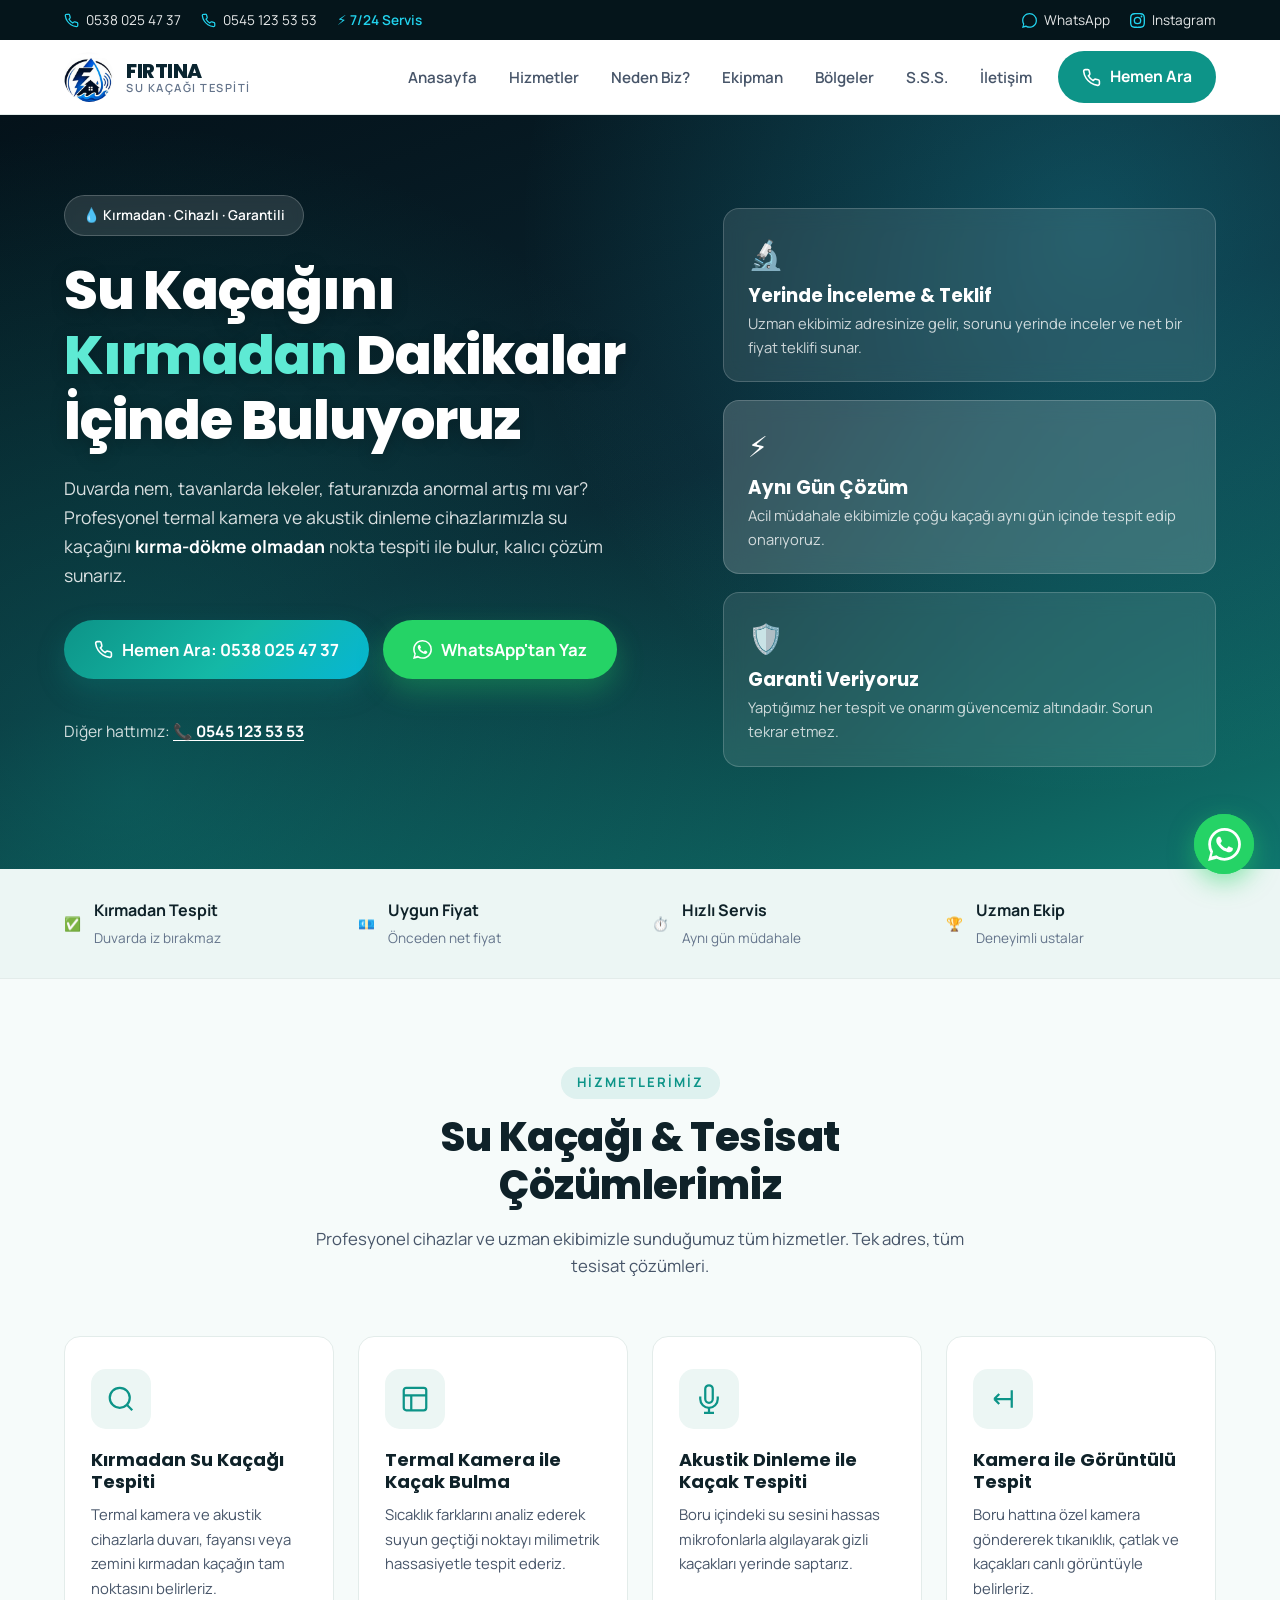
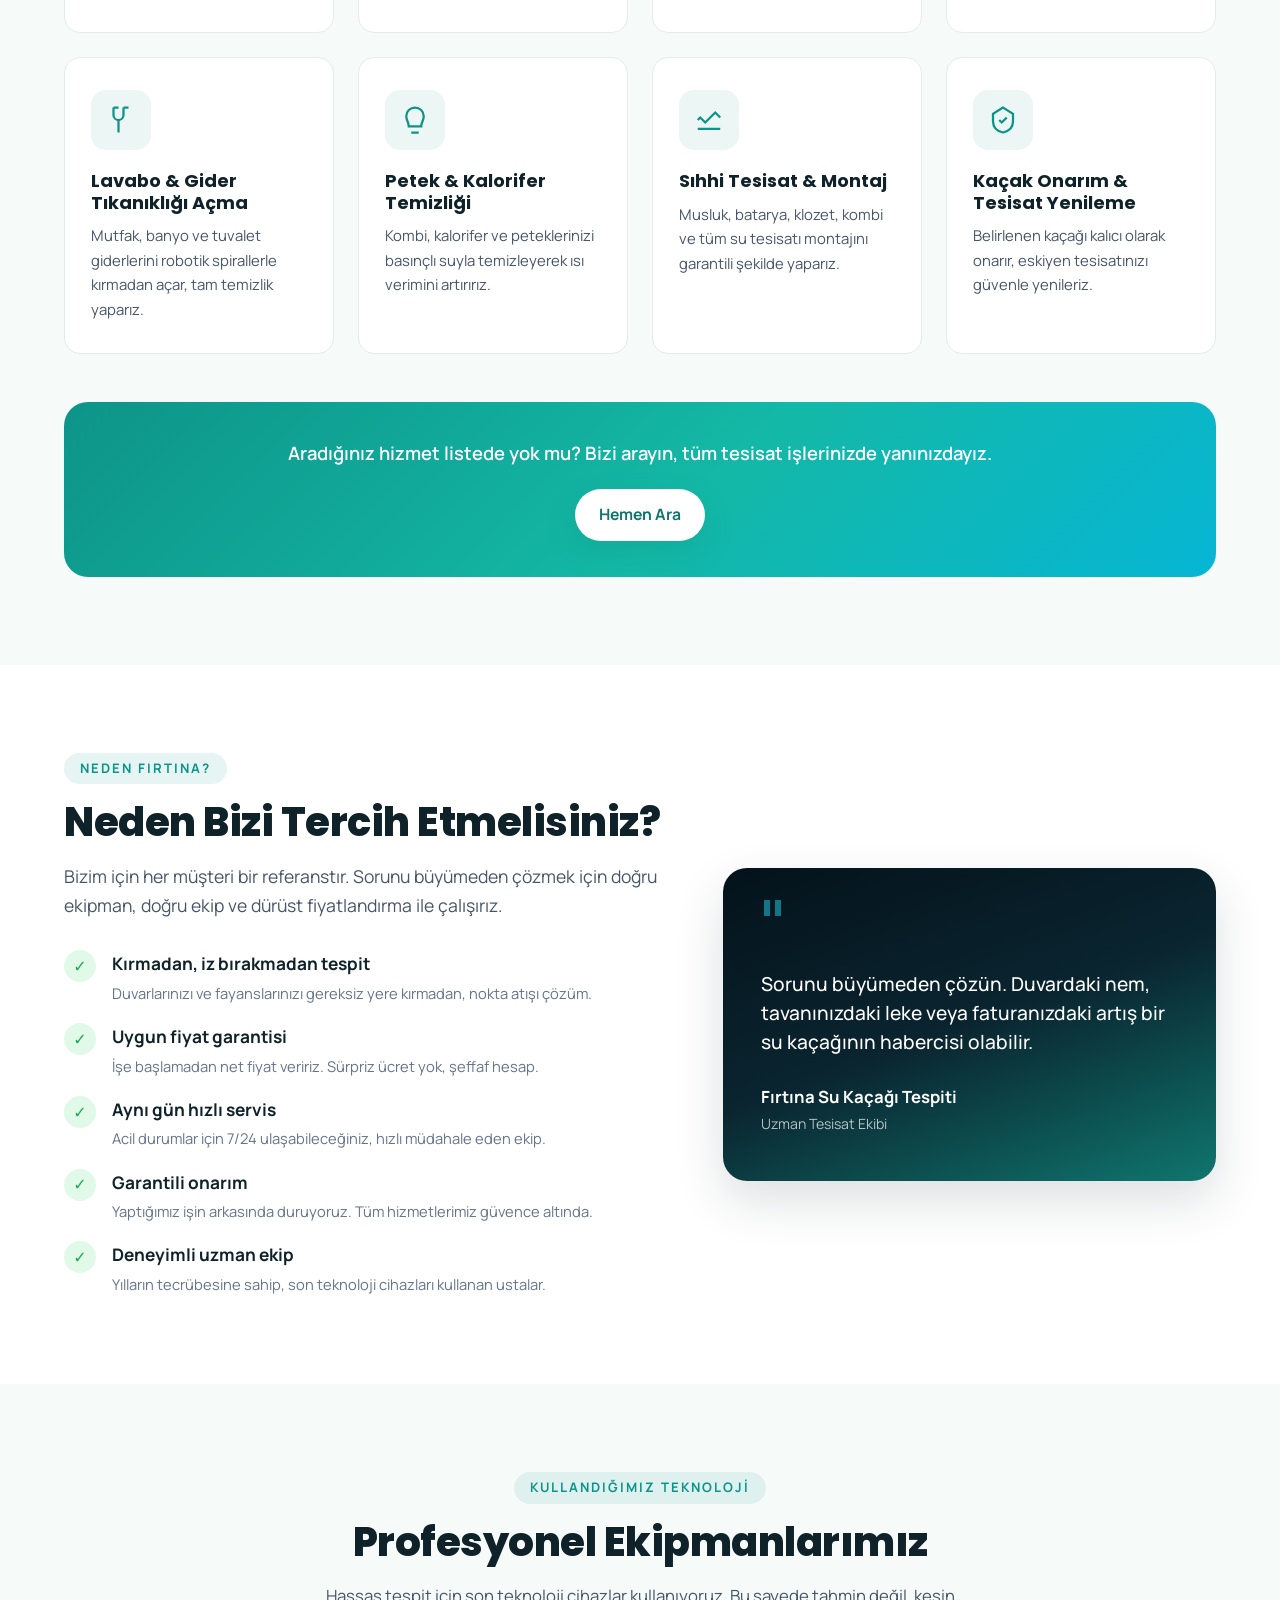
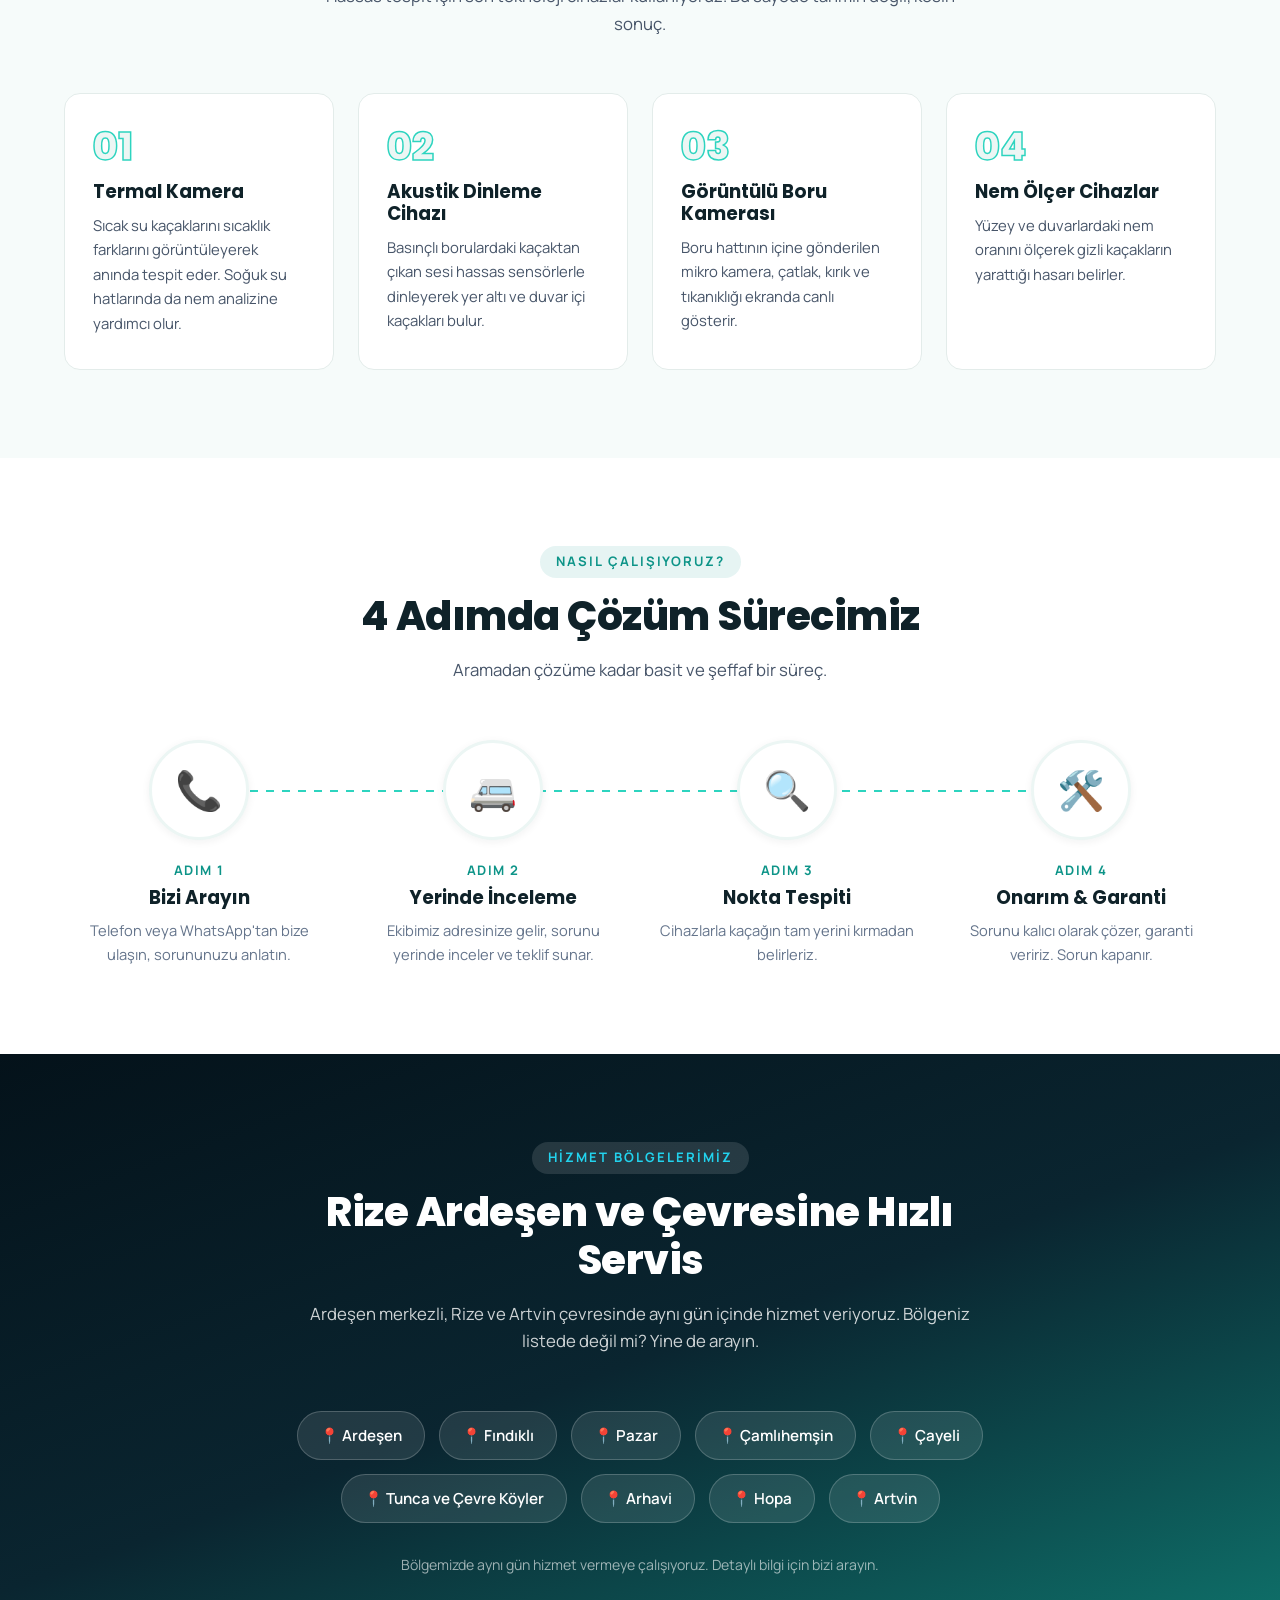
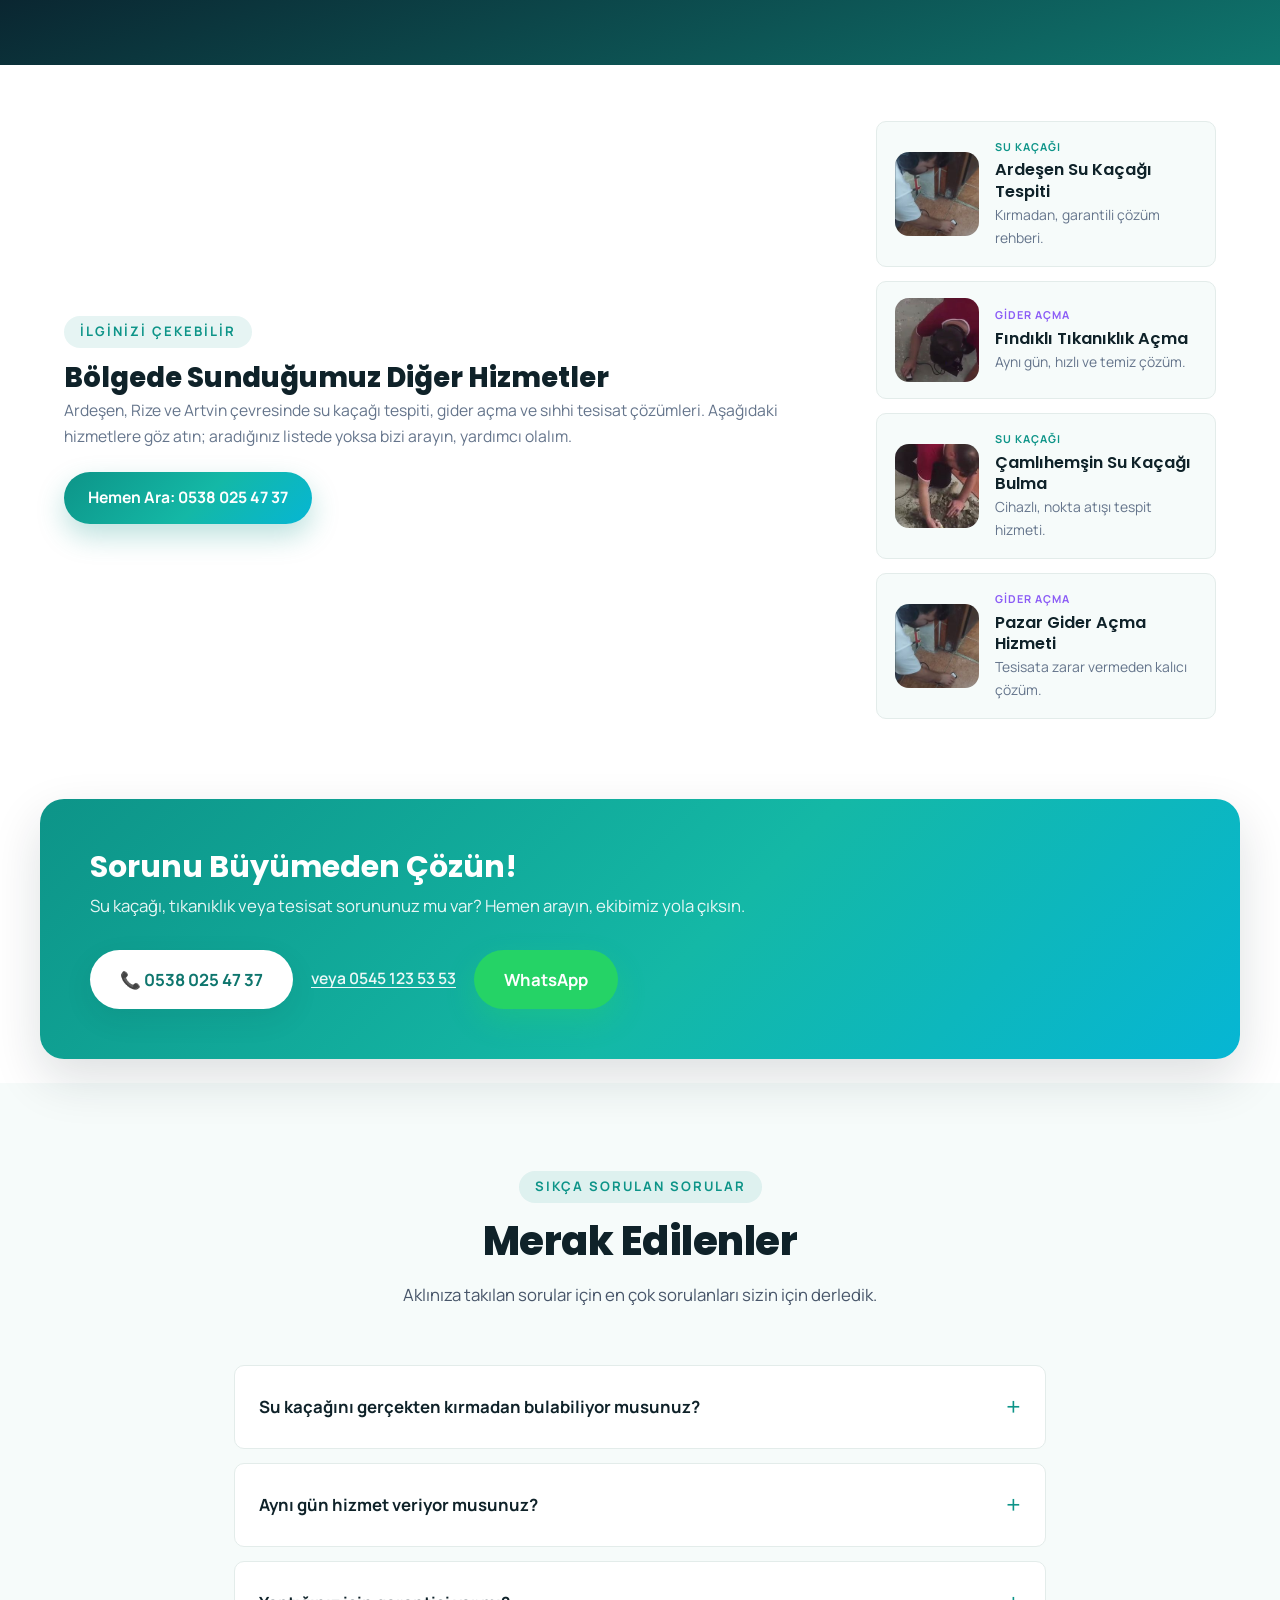
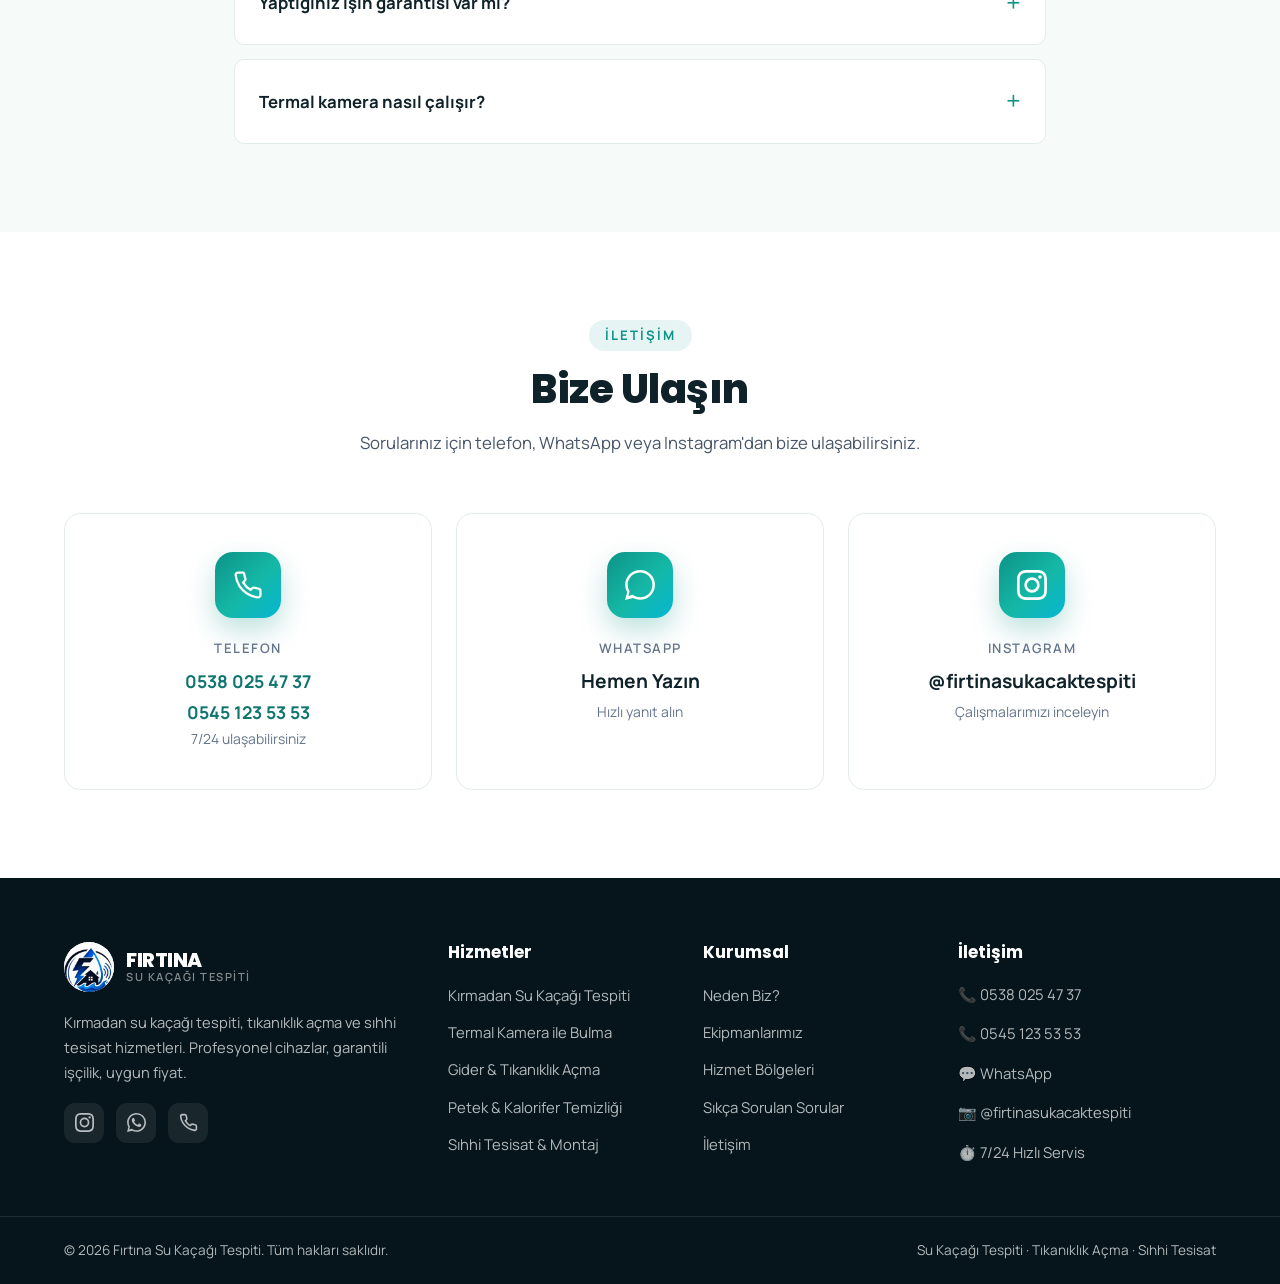
==== index.html @ 00f85710 "Initial commit" ====
<!DOCTYPE html>
<html lang="tr">
<head>
    <meta charset="UTF-8">
    <meta name="viewport" content="width=device-width, initial-scale=1.0">
    <meta name="description" content="Fırtına Su Kaçağı Tespiti - Kırmadan su kaçağı bulma, termal kamera ile kaçak tespiti, tıkanıklık açma ve sıhhi tesisat hizmetleri. Hızlı, garantili ve uygun fiyatlı çözüm.">
    <meta name="keywords" content="su kaçağı tespiti, kırmadan su kaçağı bulma, termal kamera, tıkanıklık açma, sıhhi tesisat, su tesisatçısı">
    <meta name="author" content="Fırtına Su Kaçağı Tespiti">
    <meta property="og:title" content="Fırtına Su Kaçağı Tespiti ve Tesisat Hizmetleri">
    <meta property="og:description" content="Kırmadan, cihazlarla su kaçağı tespiti. Garantili ve hızlı çözüm.">
    <meta property="og:type" content="website">
    <title>Fırtına Su Kaçağı Tespiti | Kırmadan Kaçak Bulma ve Tesisat Hizmetleri</title>
    <link rel="preconnect" href="https://fonts.googleapis.com">
    <link rel="preconnect" href="https://fonts.gstatic.com" crossorigin>
    <link href="https://fonts.googleapis.com/css2?family=Manrope:wght@400;500;600;700;800&family=Poppins:wght@600;700;800&display=swap" rel="stylesheet">
    <link rel="stylesheet" href="css/style.css">
    <link rel="icon" type="image/svg+xml" href="data:image/svg+xml,%3Csvg xmlns='http://www.w3.org/2000/svg' viewBox='0 0 100 100'%3E%3Ctext y='.9em' font-size='90'%3E%F0%9F%92%A7%3C/text%3E%3C/svg%3E">
</head>
<body>

    <!-- ============ ÜST BİLGİ ŞERİDİ ============ -->
    <div class="top-bar">
        <div class="container top-bar__inner">
            <div class="top-bar__left">
                <span class="top-bar__item">
                    <svg viewBox="0 0 24 24" fill="none" stroke="currentColor" stroke-width="2"><path d="M22 16.92v3a2 2 0 0 1-2.18 2 19.79 19.79 0 0 1-8.63-3.07 19.5 19.5 0 0 1-6-6 19.79 19.79 0 0 1-3.07-8.67A2 2 0 0 1 4.11 2h3a2 2 0 0 1 2 1.72c.13.96.36 1.9.7 2.81a2 2 0 0 1-.45 2.11L8.09 9.91a16 16 0 0 0 6 6l1.27-1.27a2 2 0 0 1 2.11-.45c.91.34 1.85.57 2.81.7A2 2 0 0 1 22 16.92z"/></svg>
                    <a href="tel:+905380254737">0538 025 47 37</a>
                </span>
                <span class="top-bar__item">
                    <svg viewBox="0 0 24 24" fill="none" stroke="currentColor" stroke-width="2"><path d="M22 16.92v3a2 2 0 0 1-2.18 2 19.79 19.79 0 0 1-8.63-3.07 19.5 19.5 0 0 1-6-6 19.79 19.79 0 0 1-3.07-8.67A2 2 0 0 1 4.11 2h3a2 2 0 0 1 2 1.72c.13.96.36 1.9.7 2.81a2 2 0 0 1-.45 2.11L8.09 9.91a16 16 0 0 0 6 6l1.27-1.27a2 2 0 0 1 2.11-.45c.91.34 1.85.57 2.81.7A2 2 0 0 1 22 16.92z"/></svg>
                    <a href="tel:+905451235353">0545 123 53 53</a>
                </span>
                <span class="top-bar__item top-bar__item--hide-mobile top-bar__item--accent">⚡ 7/24 Servis</span>
            </div>
            <div class="top-bar__right">
                <a href="https://wa.me/905380254737" target="_blank" rel="noopener" class="top-bar__item">
                    <svg viewBox="0 0 24 24" fill="currentColor"><path d="M.057 24l1.687-6.163a11.867 11.867 0 0 1-1.587-5.946C.16 5.335 5.495 0 12.05 0a11.817 11.817 0 0 1 8.413 3.488 11.824 11.824 0 0 1 3.48 8.414c-.003 6.557-5.338 11.892-11.893 11.892a11.9 11.9 0 0 1-5.688-1.448L.057 24zm6.597-3.807c1.676.995 3.276 1.591 5.392 1.592 5.448 0 9.886-4.434 9.889-9.885.002-5.462-4.415-9.89-9.881-9.892-5.452 0-9.887 4.434-9.889 9.884a9.86 9.86 0 0 0 1.512 5.26l-.999 3.648 3.476-.911z"/></svg>
                    WhatsApp
                </a>
                <a href="https://www.instagram.com/firtinasukacaktespiti" target="_blank" rel="noopener" class="top-bar__item">
                    <svg viewBox="0 0 24 24" fill="currentColor"><path d="M12 2.163c3.204 0 3.584.012 4.85.07 3.252.148 4.771 1.691 4.919 4.919.058 1.265.069 1.645.069 4.849 0 3.205-.012 3.584-.069 4.849-.149 3.225-1.664 4.771-4.919 4.919-1.266.058-1.644.07-4.85.07-3.204 0-3.584-.012-4.849-.07-3.26-.149-4.771-1.699-4.919-4.92-.058-1.265-.07-1.644-.07-4.849 0-3.204.013-3.583.07-4.849.149-3.227 1.664-4.771 4.919-4.919 1.266-.057 1.645-.069 4.849-.069zm0-2.163c-3.259 0-3.667.014-4.947.072-4.358.2-6.78 2.618-6.98 6.98C.014 8.333 0 8.741 0 12c0 3.259.014 3.668.072 4.948.2 4.358 2.618 6.78 6.98 6.98C8.333 23.986 8.741 24 12 24c3.259 0 3.668-.014 4.948-.072 4.354-.2 6.782-2.618 6.979-6.98.059-1.28.073-1.689.073-4.948 0-3.259-.014-3.667-.072-4.947-.196-4.354-2.617-6.78-6.979-6.98C15.668.014 15.259 0 12 0zm0 5.838a6.162 6.162 0 1 0 0 12.324 6.162 6.162 0 0 0 0-12.324zM12 16a4 4 0 1 1 0-8 4 4 0 0 1 0 8zm6.406-11.845a1.44 1.44 0 1 0 0 2.881 1.44 1.44 0 0 0 0-2.881z"/></svg>
                    Instagram
                </a>
            </div>
        </div>
    </div>

    <!-- ============ HEADER / NAV ============ -->
    <header class="header" id="header">
        <div class="container header__inner">
            <a href="#hero" class="logo">
                <span class="logo__icon">
                    <img class="logo__img" src="[data-uri]" alt="Firtina Su Kacagi Tespiti logo">
                </span>
                <span class="logo__text">
                    <strong>FIRTINA</strong>
                    <small>Su Kaçağı Tespiti</small>
                </span>
            </a>

            <nav class="nav" id="nav">
                <button class="nav__close" id="navClose" aria-label="Menüyü kapat">&times;</button>
                <a href="#hero" class="nav__link">Anasayfa</a>
                <a href="#hizmetler" class="nav__link">Hizmetler</a>
                <a href="#neden-biz" class="nav__link">Neden Biz?</a>
                <a href="#ekipman" class="nav__link">Ekipman</a>
                <a href="#bolgeler" class="nav__link">Bölgeler</a>
                <a href="#sss" class="nav__link">S.S.S.</a>
                <a href="#iletisim" class="nav__link">İletişim</a>
                <a href="tel:+905380254737" class="btn btn--call nav__cta">
                    <svg viewBox="0 0 24 24" fill="none" stroke="currentColor" stroke-width="2"><path d="M22 16.92v3a2 2 0 0 1-2.18 2 19.79 19.79 0 0 1-8.63-3.07 19.5 19.5 0 0 1-6-6 19.79 19.79 0 0 1-3.07-8.67A2 2 0 0 1 4.11 2h3a2 2 0 0 1 2 1.72c.13.96.36 1.9.7 2.81a2 2 0 0 1-.45 2.11L8.09 9.91a16 16 0 0 0 6 6l1.27-1.27a2 2 0 0 1 2.11-.45c.91.34 1.85.57 2.81.7A2 2 0 0 1 22 16.92z"/></svg>
                    Hemen Ara
                </a>
            </nav>

            <button class="nav__toggle" id="navToggle" aria-label="Menüyü aç">
                <span></span><span></span><span></span>
            </button>
        </div>
    </header>

    <!-- ============ HERO ============ -->
    <section class="hero" id="hero">
        <div class="hero__overlay"></div>
        <div class="container hero__inner">
            <div class="hero__content reveal">
                <span class="hero__badge">💧 Kırmadan · Cihazlı · Garantili</span>
                <h1 class="hero__title">Su Kaçağını <span class="hero__accent">Kırmadan</span> Dakikalar İçinde Buluyoruz</h1>
                <p class="hero__text">
                    Duvarda nem, tavanlarda lekeler, faturanızda anormal artış mı var?
                    Profesyonel termal kamera ve akustik dinleme cihazlarımızla su kaçağını
                    <strong>kırma-dökme olmadan</strong> nokta tespiti ile bulur, kalıcı çözüm sunarız.
                </p>
                <div class="hero__actions">
                    <a href="tel:+905380254737" class="btn btn--primary btn--lg">
                        <svg viewBox="0 0 24 24" fill="none" stroke="currentColor" stroke-width="2"><path d="M22 16.92v3a2 2 0 0 1-2.18 2 19.79 19.79 0 0 1-8.63-3.07 19.5 19.5 0 0 1-6-6 19.79 19.79 0 0 1-3.07-8.67A2 2 0 0 1 4.11 2h3a2 2 0 0 1 2 1.72c.13.96.36 1.9.7 2.81a2 2 0 0 1-.45 2.11L8.09 9.91a16 16 0 0 0 6 6l1.27-1.27a2 2 0 0 1 2.11-.45c.91.34 1.85.57 2.81.7A2 2 0 0 1 22 16.92z"/></svg>
                        Hemen Ara: 0538 025 47 37
                    </a>
                    <a href="https://wa.me/905380254737?text=Merhaba,%20su%20kaçağı%20tespiti%20hakkında%20bilgi%20almak%20istiyorum." target="_blank" rel="noopener" class="btn btn--whatsapp btn--lg">
                        <svg viewBox="0 0 24 24" fill="currentColor"><path d="M.057 24l1.687-6.163a11.867 11.867 0 0 1-1.587-5.946C.16 5.335 5.495 0 12.05 0a11.817 11.817 0 0 1 8.413 3.488 11.824 11.824 0 0 1 3.48 8.414c-.003 6.557-5.338 11.892-11.893 11.892a11.9 11.9 0 0 1-5.688-1.448L.057 24zm6.597-3.807c1.676.995 3.276 1.591 5.392 1.592 5.448 0 9.886-4.434 9.889-9.885.002-5.462-4.415-9.89-9.881-9.892-5.452 0-9.887 4.434-9.889 9.884a9.86 9.86 0 0 0 1.512 5.26l-.999 3.648 3.476-.911zm11.387-5.464c-.074-.124-.272-.198-.57-.347-.297-.149-1.758-.868-2.031-.967-.272-.099-.47-.149-.669.149-.198.297-.768.967-.941 1.165-.173.198-.347.223-.644.074-.297-.149-1.255-.462-2.39-1.475-.883-.788-1.48-1.761-1.653-2.059-.173-.297-.018-.458.13-.606.134-.133.297-.347.446-.521.151-.172.2-.296.3-.495.099-.198.05-.372-.025-.521-.075-.148-.669-1.611-.916-2.206-.242-.579-.487-.501-.669-.51l-.57-.01c-.198 0-.52.074-.792.372s-1.04 1.016-1.04 2.479 1.065 2.876 1.213 3.074c.149.198 2.095 3.2 5.076 4.487.71.306 1.263.489 1.694.626.712.226 1.36.194 1.872.118.571-.085 1.758-.719 2.006-1.413.248-.694.248-1.289.173-1.413z"/></svg>
                        WhatsApp'tan Yaz
                    </a>
                </div>

                <p class="hero__alt-phone">Diğer hattımız: <a href="tel:+905451235353">📞 0545 123 53 53</a></p>

            </div>

            <div class="hero__visual reveal">
                <div class="hero__card">
                    <div class="hero__card-icon">🔬</div>
                    <h3>Yerinde İnceleme &amp; Teklif</h3>
                    <p>Uzman ekibimiz adresinize gelir, sorunu yerinde inceler ve net bir fiyat teklifi sunar.</p>
                </div>
                <div class="hero__card hero__card--accent">
                    <div class="hero__card-icon">⚡</div>
                    <h3>Aynı Gün Çözüm</h3>
                    <p>Acil müdahale ekibimizle çoğu kaçağı aynı gün içinde tespit edip onarıyoruz.</p>
                </div>
                <div class="hero__card">
                    <div class="hero__card-icon">🛡️</div>
                    <h3>Garanti Veriyoruz</h3>
                    <p>Yaptığımız her tespit ve onarım güvencemiz altındadır. Sorun tekrar etmez.</p>
                </div>
            </div>
        </div>
    </section>

    <!-- ============ GÜVEN BANDI ============ -->
    <section class="trust-band">
        <div class="container trust-band__inner">
            <div class="trust-band__item">
                <span class="trust-band__icon">✅</span>
                <div><strong>Kırmadan Tespit</strong><span>Duvarda iz bırakmaz</span></div>
            </div>
            <div class="trust-band__item">
                <span class="trust-band__icon">💶</span>
                <div><strong>Uygun Fiyat</strong><span>Önceden net fiyat</span></div>
            </div>
            <div class="trust-band__item">
                <span class="trust-band__icon">⏱️</span>
                <div><strong>Hızlı Servis</strong><span>Aynı gün müdahale</span></div>
            </div>
            <div class="trust-band__item">
                <span class="trust-band__icon">🏆</span>
                <div><strong>Uzman Ekip</strong><span>Deneyimli ustalar</span></div>
            </div>
        </div>
    </section>

    <!-- ============ HİZMETLER ============ -->
    <section class="section services" id="hizmetler">
        <div class="container">
            <div class="section__head reveal">
                <span class="section__eyebrow">Hizmetlerimiz</span>
                <h2 class="section__title">Su Kaçağı &amp; Tesisat Çözümlerimiz</h2>
                <p class="section__subtitle">Profesyonel cihazlar ve uzman ekibimizle sunduğumuz tüm hizmetler. Tek adres, tüm tesisat çözümleri.</p>
            </div>

            <div class="services__grid">
                <article class="service-card reveal">
                    <div class="service-card__icon">
                        <svg viewBox="0 0 24 24" fill="none" stroke="currentColor" stroke-width="1.8"><circle cx="11" cy="11" r="8"/><path d="M21 21l-4.35-4.35"/></svg>
                    </div>
                    <h3>Kırmadan Su Kaçağı Tespiti</h3>
                    <p>Termal kamera ve akustik cihazlarla duvarı, fayansı veya zemini kırmadan kaçağın tam noktasını belirleriz.</p>
                </article>

                <article class="service-card reveal">
                    <div class="service-card__icon">
                        <svg viewBox="0 0 24 24" fill="none" stroke="currentColor" stroke-width="1.8"><rect x="3" y="3" width="18" height="18" rx="2"/><path d="M3 9h18M9 21V9"/></svg>
                    </div>
                    <h3>Termal Kamera ile Kaçak Bulma</h3>
                    <p>Sıcaklık farklarını analiz ederek suyun geçtiği noktayı milimetrik hassasiyetle tespit ederiz.</p>
                </article>

                <article class="service-card reveal">
                    <div class="service-card__icon">
                        <svg viewBox="0 0 24 24" fill="none" stroke="currentColor" stroke-width="1.8"><path d="M12 1a3 3 0 0 0-3 3v8a3 3 0 0 0 6 0V4a3 3 0 0 0-3-3z"/><path d="M19 10v2a7 7 0 0 1-14 0v-2M12 19v4M8 23h8"/></svg>
                    </div>
                    <h3>Akustik Dinleme ile Kaçak Tespiti</h3>
                    <p>Boru içindeki su sesini hassas mikrofonlarla algılayarak gizli kaçakları yerinde saptarız.</p>
                </article>

                <article class="service-card reveal">
                    <div class="service-card__icon">
                        <svg viewBox="0 0 24 24" fill="none" stroke="currentColor" stroke-width="1.8"><path d="M5 12h14M5 12l4-4M5 12l4 4"/><path d="M19 5v14"/></svg>
                    </div>
                    <h3>Kamera ile Görüntülü Tespit</h3>
                    <p>Boru hattına özel kamera göndererek tıkanıklık, çatlak ve kaçakları canlı görüntüyle belirleriz.</p>
                </article>

                <article class="service-card reveal">
                    <div class="service-card__icon">
                        <svg viewBox="0 0 24 24" fill="none" stroke="currentColor" stroke-width="1.8"><path d="M6 2v6a4 4 0 0 0 4 4h0a4 4 0 0 0 4-4V2"/><path d="M6 2h4M14 2h4M10 12v10"/></svg>
                    </div>
                    <h3>Lavabo &amp; Gider Tıkanıklığı Açma</h3>
                    <p>Mutfak, banyo ve tuvalet giderlerini robotik spirallerle kırmadan açar, tam temizlik yaparız.</p>
                </article>

                <article class="service-card reveal">
                    <div class="service-card__icon">
                        <svg viewBox="0 0 24 24" fill="none" stroke="currentColor" stroke-width="1.8"><path d="M12 2a7 7 0 0 0-7 7c0 3 2 5 2 8h10c0-3 2-5 2-8a7 7 0 0 0-7-7z"/><path d="M9 22h6"/></svg>
                    </div>
                    <h3>Petek &amp; Kalorifer Temizliği</h3>
                    <p>Kombi, kalorifer ve peteklerinizi basınçlı suyla temizleyerek ısı verimini artırırız.</p>
                </article>

                <article class="service-card reveal">
                    <div class="service-card__icon">
                        <svg viewBox="0 0 24 24" fill="none" stroke="currentColor" stroke-width="1.8"><path d="M3 12l2-2 4 4 8-8 4 4"/><path d="M3 19h18"/></svg>
                    </div>
                    <h3>Sıhhi Tesisat &amp; Montaj</h3>
                    <p>Musluk, batarya, klozet, kombi ve tüm su tesisatı montajını garantili şekilde yaparız.</p>
                </article>

                <article class="service-card reveal">
                    <div class="service-card__icon">
                        <svg viewBox="0 0 24 24" fill="none" stroke="currentColor" stroke-width="1.8"><path d="M12 2L4 7v6c0 5 3.5 8 8 9 4.5-1 8-4 8-9V7l-8-5z"/><path d="M9 12l2 2 4-4"/></svg>
                    </div>
                    <h3>Kaçak Onarım &amp; Tesisat Yenileme</h3>
                    <p>Belirlenen kaçağı kalıcı olarak onarır, eskiyen tesisatınızı güvenle yenileriz.</p>
                </article>
            </div>

            <div class="services__cta reveal">
                <p>Aradığınız hizmet listede yok mu? Bizi arayın, tüm tesisat işlerinizde yanınızdayız.</p>
                <a href="tel:+905380254737" class="btn btn--primary">Hemen Ara</a>
            </div>
        </div>
    </section>

    <!-- ============ NEDEN BİZ ============ -->
    <section class="section why" id="neden-biz">
        <div class="container why__inner">
            <div class="why__content reveal">
                <span class="section__eyebrow">Neden Fırtına?</span>
                <h2 class="section__title">Neden Bizi Tercih Etmelisiniz?</h2>
                <p class="why__lead">Bizim için her müşteri bir referanstır. Sorunu büyümeden çözmek için doğru ekipman, doğru ekip ve dürüst fiyatlandırma ile çalışırız.</p>

                <ul class="why__list">
                    <li>
                        <span class="why__check">✓</span>
                        <div><strong>Kırmadan, iz bırakmadan tespit</strong><p>Duvarlarınızı ve fayanslarınızı gereksiz yere kırmadan, nokta atışı çözüm.</p></div>
                    </li>
                    <li>
                        <span class="why__check">✓</span>
                        <div><strong>Uygun fiyat garantisi</strong><p>İşe başlamadan net fiyat veririz. Sürpriz ücret yok, şeffaf hesap.</p></div>
                    </li>
                    <li>
                        <span class="why__check">✓</span>
                        <div><strong>Aynı gün hızlı servis</strong><p>Acil durumlar için 7/24 ulaşabileceğiniz, hızlı müdahale eden ekip.</p></div>
                    </li>
                    <li>
                        <span class="why__check">✓</span>
                        <div><strong>Garantili onarım</strong><p>Yaptığımız işin arkasında duruyoruz. Tüm hizmetlerimiz güvence altında.</p></div>
                    </li>
                    <li>
                        <span class="why__check">✓</span>
                        <div><strong>Deneyimli uzman ekip</strong><p>Yılların tecrübesine sahip, son teknoloji cihazları kullanan ustalar.</p></div>
                    </li>
                </ul>
            </div>

            <div class="why__visual reveal">
                <div class="why__quote">
                    <div class="why__quote-mark">"</div>
                    <p>Sorunu büyümeden çözün. Duvardaki nem, tavanınızdaki leke veya faturanızdaki artış bir su kaçağının habercisi olabilir.</p>
                    <div class="why__quote-author">
                        <strong>Fırtına Su Kaçağı Tespiti</strong>
                        <span>Uzman Tesisat Ekibi</span>
                    </div>
                </div>
            </div>
        </div>
    </section>

    <!-- ============ EKİPMAN ============ -->
    <section class="section equipment" id="ekipman">
        <div class="container">
            <div class="section__head reveal">
                <span class="section__eyebrow">Kullandığımız Teknoloji</span>
                <h2 class="section__title">Profesyonel Ekipmanlarımız</h2>
                <p class="section__subtitle">Hassas tespit için son teknoloji cihazlar kullanıyoruz. Bu sayede tahmin değil, kesin sonuç.</p>
            </div>

            <div class="equipment__grid">
                <div class="equip-card reveal">
                    <div class="equip-card__num">01</div>
                    <h3>Termal Kamera</h3>
                    <p>Sıcak su kaçaklarını sıcaklık farklarını görüntüleyerek anında tespit eder. Soğuk su hatlarında da nem analizine yardımcı olur.</p>
                </div>
                <div class="equip-card reveal">
                    <div class="equip-card__num">02</div>
                    <h3>Akustik Dinleme Cihazı</h3>
                    <p>Basınçlı borulardaki kaçaktan çıkan sesi hassas sensörlerle dinleyerek yer altı ve duvar içi kaçakları bulur.</p>
                </div>
                <div class="equip-card reveal">
                    <div class="equip-card__num">03</div>
                    <h3>Görüntülü Boru Kamerası</h3>
                    <p>Boru hattının içine gönderilen mikro kamera, çatlak, kırık ve tıkanıklığı ekranda canlı gösterir.</p>
                </div>
                <div class="equip-card reveal">
                    <div class="equip-card__num">04</div>
                    <h3>Nem Ölçer Cihazlar</h3>
                    <p>Yüzey ve duvarlardaki nem oranını ölçerek gizli kaçakların yarattığı hasarı belirler.</p>
                </div>
            </div>
        </div>
    </section>

    <!-- ============ SÜREÇ ============ -->
    <section class="section process">
        <div class="container">
            <div class="section__head reveal">
                <span class="section__eyebrow">Nasıl Çalışıyoruz?</span>
                <h2 class="section__title">4 Adımda Çözüm Sürecimiz</h2>
                <p class="section__subtitle">Aramadan çözüme kadar basit ve şeffaf bir süreç.</p>
            </div>

            <div class="process__grid">
                <div class="process__step reveal">
                    <div class="process__icon">📞</div>
                    <span class="process__num">Adım 1</span>
                    <h3>Bizi Arayın</h3>
                    <p>Telefon veya WhatsApp'tan bize ulaşın, sorununuzu anlatın.</p>
                </div>
                <div class="process__step reveal">
                    <div class="process__icon">🚐</div>
                    <span class="process__num">Adım 2</span>
                    <h3>Yerinde İnceleme</h3>
                    <p>Ekibimiz adresinize gelir, sorunu yerinde inceler ve teklif sunar.</p>
                </div>
                <div class="process__step reveal">
                    <div class="process__icon">🔍</div>
                    <span class="process__num">Adım 3</span>
                    <h3>Nokta Tespiti</h3>
                    <p>Cihazlarla kaçağın tam yerini kırmadan belirleriz.</p>
                </div>
                <div class="process__step reveal">
                    <div class="process__icon">🛠️</div>
                    <span class="process__num">Adım 4</span>
                    <h3>Onarım &amp; Garanti</h3>
                    <p>Sorunu kalıcı olarak çözer, garanti veririz. Sorun kapanır.</p>
                </div>
            </div>
        </div>
    </section>

    <!-- ============ BÖLGELER ============ -->
    <section class="section areas" id="bolgeler">
        <div class="container">
            <div class="section__head reveal">
                <span class="section__eyebrow">Hizmet Bölgelerimiz</span>
                <h2 class="section__title">Rize Ardeşen ve Çevresine Hızlı Servis</h2>
                <p class="section__subtitle">Ardeşen merkezli, Rize ve Artvin çevresinde aynı gün içinde hizmet veriyoruz. Bölgeniz listede değil mi? Yine de arayın.</p>
            </div>

            <div class="areas__grid">
                <span class="area-tag reveal">📍 Ardeşen</span>
                <span class="area-tag reveal">📍 Fındıklı</span>
                <span class="area-tag reveal">📍 Pazar</span>
                <span class="area-tag reveal">📍 Çamlıhemşin</span>
                <span class="area-tag reveal">📍 Çayeli</span>
                <span class="area-tag reveal">📍 Tunca ve Çevre Köyler</span>
                <span class="area-tag reveal">📍 Arhavi</span>
                <span class="area-tag reveal">📍 Hopa</span>
                <span class="area-tag reveal">📍 Artvin</span>
            </div>

            <p class="areas__note reveal">Bölgemizde aynı gün hizmet vermeye çalışıyoruz. Detaylı bilgi için bizi arayın.</p>
        </div>
    </section>

    <!-- ============ DİĞER HİZMETLER / İLGİLİ İÇERİK ============ -->
    <section class="section related">
        <div class="container">
            <div class="related__wrap">
                <div class="related__intro reveal">
                    <span class="section__eyebrow">İlginizi Çekebilir</span>
                    <h2 class="related__title">Bölgede Sunduğumuz Diğer Hizmetler</h2>
                    <p class="related__sub">Ardeşen, Rize ve Artvin çevresinde su kaçağı tespiti, gider açma ve sıhhi tesisat çözümleri. Aşağıdaki hizmetlere göz atın; aradığınız listede yoksa bizi arayın, yardımcı olalım.</p>
                    <a href="tel:+905380254737" class="btn btn--primary">Hemen Ara: 0538 025 47 37</a>
                </div>

                <div class="related__grid">
                <a href="#hizmetler" class="related-card reveal">
                    <span class="related-card__thumb"><img class="related-card__img" src="[data-uri]" alt="Tesisat hizmeti" loading="lazy"></span>
                    <span class="related-card__body">
                        <span class="related-card__cat related-card__cat--blue">SU KAÇAĞI</span>
                        <span class="related-card__name">Ardeşen Su Kaçağı Tespiti</span>
                        <span class="related-card__desc">Kırmadan, garantili çözüm rehberi.</span>
                    </span>
                </a>

                <a href="#hizmetler" class="related-card reveal">
                    <span class="related-card__thumb"><img class="related-card__img" src="[data-uri]" alt="Su kacagi tespiti" loading="lazy"></span>
                    <span class="related-card__body">
                        <span class="related-card__cat related-card__cat--purple">GİDER AÇMA</span>
                        <span class="related-card__name">Fındıklı Tıkanıklık Açma</span>
                        <span class="related-card__desc">Aynı gün, hızlı ve temiz çözüm.</span>
                    </span>
                </a>

                <a href="#hizmetler" class="related-card reveal">
                    <span class="related-card__thumb"><img class="related-card__img" src="[data-uri]" alt="Gider acma" loading="lazy"></span>
                    <span class="related-card__body">
                        <span class="related-card__cat related-card__cat--blue">SU KAÇAĞI</span>
                        <span class="related-card__name">Çamlıhemşin Su Kaçağı Bulma</span>
                        <span class="related-card__desc">Cihazlı, nokta atışı tespit hizmeti.</span>
                    </span>
                </a>

                <a href="#hizmetler" class="related-card reveal">
                    <span class="related-card__thumb"><img class="related-card__img" src="[data-uri]" alt="Tesisat hizmeti" loading="lazy"></span>
                    <span class="related-card__body">
                        <span class="related-card__cat related-card__cat--purple">GİDER AÇMA</span>
                        <span class="related-card__name">Pazar Gider Açma Hizmeti</span>
                        <span class="related-card__desc">Tesisata zarar vermeden kalıcı çözüm.</span>
                    </span>
                </a>
                </div>
            </div>
        </div>
    </section>

    <!-- ============ CTA BANNER ============ -->
    <section class="cta-banner">
        <div class="container cta-banner__inner reveal">
            <div class="cta-banner__text">
                <h2>Sorunu Büyümeden Çözün!</h2>
                <p>Su kaçağı, tıkanıklık veya tesisat sorununuz mu var? Hemen arayın, ekibimiz yola çıksın.</p>
            </div>
            <div class="cta-banner__actions">
                <a href="tel:+905380254737" class="btn btn--light btn--lg">📞 0538 025 47 37</a>
                <a href="tel:+905451235353" class="cta-banner__altlink">veya 0545 123 53 53</a>
                <a href="https://wa.me/905380254737" target="_blank" rel="noopener" class="btn btn--whatsapp btn--lg">WhatsApp</a>
            </div>
        </div>
    </section>

    <!-- ============ SSS ============ -->
    <section class="section faq" id="sss">
        <div class="container container--narrow">
            <div class="section__head reveal">
                <span class="section__eyebrow">Sıkça Sorulan Sorular</span>
                <h2 class="section__title">Merak Edilenler</h2>
                <p class="section__subtitle">Aklınıza takılan sorular için en çok sorulanları sizin için derledik.</p>
            </div>

            <div class="faq__list">
                <details class="faq__item reveal">
                    <summary>Su kaçağını gerçekten kırmadan bulabiliyor musunuz?</summary>
                    <div class="faq__answer"><p>Evet. Termal kamera, akustik dinleme cihazı ve görüntülü kamera gibi profesyonel ekipmanlarla kaçağın tam noktasını belirleriz. Çoğu durumda duvarı veya fayansı kırmanıza gerek kalmaz. Kırma gerekiyorsa yalnızca o küçük noktayı açarız.</p></div>
                </details>                <details class="faq__item reveal">
                    <summary>Aynı gün hizmet veriyor musunuz?</summary>
                    <div class="faq__answer"><p>Evet. Acil durumlar için aynı gün içinde adresinize gelmeye çalışıyoruz. Bizi aradığınızda durumunuzu bildirin, en kısa sürede planlamamızı yapalım.</p></div>
                </details>
                <details class="faq__item reveal">
                    <summary>Yaptığınız işin garantisi var mı?</summary>
                    <div class="faq__answer"><p>Tüm tespit ve onarım hizmetlerimiz güvence altındadır. Sorun tekrar ederse ekibimiz ücretsiz olarak geri döner. Müşteri memnuniyeti önceliğimizdir.</p></div>
                </details>
                <details class="faq__item reveal">
                    <summary>Termal kamera nasıl çalışır?</summary>
                    <div class="faq__answer"><p>Termal kamera, yüzeylerdeki sıcaklık farklarını renkli görüntüye çevirir. Sıcak su kaçağı tespitinde son derece etkilidir; suyun sızdığı bölge farklı bir sıcaklık imzasına sahip olduğu için kaçağın yeri kolayca görülür.</p></div>
                </details>
            </div>
        </div>
    </section>

    <!-- ============ İLETİŞİM ============ -->
    <section class="section contact" id="iletisim">
        <div class="container">
            <div class="section__head reveal">
                <span class="section__eyebrow">İletişim</span>
                <h2 class="section__title">Bize Ulaşın</h2>
                <p class="section__subtitle">Sorularınız için telefon, WhatsApp veya Instagram'dan bize ulaşabilirsiniz.</p>
            </div>

            <div class="contact__grid">
                <div class="contact-card reveal">
                    <div class="contact-card__icon">
                        <svg viewBox="0 0 24 24" fill="none" stroke="currentColor" stroke-width="1.8"><path d="M22 16.92v3a2 2 0 0 1-2.18 2 19.79 19.79 0 0 1-8.63-3.07 19.5 19.5 0 0 1-6-6 19.79 19.79 0 0 1-3.07-8.67A2 2 0 0 1 4.11 2h3a2 2 0 0 1 2 1.72c.13.96.36 1.9.7 2.81a2 2 0 0 1-.45 2.11L8.09 9.91a16 16 0 0 0 6 6l1.27-1.27a2 2 0 0 1 2.11-.45c.91.34 1.85.57 2.81.7A2 2 0 0 1 22 16.92z"/></svg>
                    </div>
                    <span class="contact-card__label">Telefon</span>
                    <a href="tel:+905380254737" class="contact-card__phone">0538 025 47 37</a>
                    <a href="tel:+905451235353" class="contact-card__phone">0545 123 53 53</a>
                    <span class="contact-card__hint">7/24 ulaşabilirsiniz</span>
                </div>

                <a href="https://wa.me/905380254737" target="_blank" rel="noopener" class="contact-card reveal">
                    <div class="contact-card__icon">
                        <svg viewBox="0 0 24 24" fill="currentColor"><path d="M.057 24l1.687-6.163a11.867 11.867 0 0 1-1.587-5.946C.16 5.335 5.495 0 12.05 0a11.817 11.817 0 0 1 8.413 3.488 11.824 11.824 0 0 1 3.48 8.414c-.003 6.557-5.338 11.892-11.893 11.892a11.9 11.9 0 0 1-5.688-1.448L.057 24zm6.597-3.807c1.676.995 3.276 1.591 5.392 1.592 5.448 0 9.886-4.434 9.889-9.885.002-5.462-4.415-9.89-9.881-9.892-5.452 0-9.887 4.434-9.889 9.884a9.86 9.86 0 0 0 1.512 5.26l-.999 3.648 3.476-.911z"/></svg>
                    </div>
                    <span class="contact-card__label">WhatsApp</span>
                    <strong>Hemen Yazın</strong>
                    <span class="contact-card__hint">Hızlı yanıt alın</span>
                </a>

                <a href="https://www.instagram.com/firtinasukacaktespiti" target="_blank" rel="noopener" class="contact-card reveal">
                    <div class="contact-card__icon">
                        <svg viewBox="0 0 24 24" fill="currentColor"><path d="M12 2.163c3.204 0 3.584.012 4.85.07 3.252.148 4.771 1.691 4.919 4.919.058 1.265.069 1.645.069 4.849 0 3.205-.012 3.584-.069 4.849-.149 3.225-1.664 4.771-4.919 4.919-1.266.058-1.644.07-4.85.07-3.204 0-3.584-.012-4.849-.07-3.26-.149-4.771-1.699-4.919-4.92-.058-1.265-.07-1.644-.07-4.849 0-3.204.013-3.583.07-4.849.149-3.227 1.664-4.771 4.919-4.919 1.266-.057 1.645-.069 4.849-.069zm0-2.163c-3.259 0-3.667.014-4.947.072-4.358.2-6.78 2.618-6.98 6.98C.014 8.333 0 8.741 0 12c0 3.259.014 3.668.072 4.948.2 4.358 2.618 6.78 6.98 6.98C8.333 23.986 8.741 24 12 24c3.259 0 3.668-.014 4.948-.072 4.354-.2 6.782-2.618 6.979-6.98.059-1.28.073-1.689.073-4.948 0-3.259-.014-3.667-.072-4.947-.196-4.354-2.617-6.78-6.979-6.98C15.668.014 15.259 0 12 0zm0 5.838a6.162 6.162 0 1 0 0 12.324 6.162 6.162 0 0 0 0-12.324zM12 16a4 4 0 1 1 0-8 4 4 0 0 1 0 8zm6.406-11.845a1.44 1.44 0 1 0 0 2.881 1.44 1.44 0 0 0 0-2.881z"/></svg>
                    </div>
                    <span class="contact-card__label">Instagram</span>
                    <strong>@firtinasukacaktespiti</strong>
                    <span class="contact-card__hint">Çalışmalarımızı inceleyin</span>
                </a>
            </div>
        </div>
    </section>

    <!-- ============ FOOTER ============ -->
    <footer class="footer">
        <div class="container footer__inner">
            <div class="footer__col footer__col--brand">
                <a href="#hero" class="logo logo--footer">
                    <span class="logo__icon"><img class="logo__img" src="[data-uri]" alt="Firtina Su Kacagi Tespiti logo"></span>
                    <span class="logo__text"><strong>FIRTINA</strong><small>Su Kaçağı Tespiti</small></span>
                </a>
                <p>Kırmadan su kaçağı tespiti, tıkanıklık açma ve sıhhi tesisat hizmetleri. Profesyonel cihazlar, garantili işçilik, uygun fiyat.</p>
                <div class="footer__social">
                    <a href="https://www.instagram.com/firtinasukacaktespiti" target="_blank" rel="noopener" aria-label="Instagram">
                        <svg viewBox="0 0 24 24" fill="currentColor"><path d="M12 2.163c3.204 0 3.584.012 4.85.07 3.252.148 4.771 1.691 4.919 4.919.058 1.265.069 1.645.069 4.849 0 3.205-.012 3.584-.069 4.849-.149 3.225-1.664 4.771-4.919 4.919-1.266.058-1.644.07-4.85.07-3.204 0-3.584-.012-4.849-.07-3.26-.149-4.771-1.699-4.919-4.92-.058-1.265-.07-1.644-.07-4.849 0-3.204.013-3.583.07-4.849.149-3.227 1.664-4.771 4.919-4.919 1.266-.057 1.645-.069 4.849-.069zm0-2.163c-3.259 0-3.667.014-4.947.072-4.358.2-6.78 2.618-6.98 6.98C.014 8.333 0 8.741 0 12c0 3.259.014 3.668.072 4.948.2 4.358 2.618 6.78 6.98 6.98C8.333 23.986 8.741 24 12 24c3.259 0 3.668-.014 4.948-.072 4.354-.2 6.782-2.618 6.979-6.98.059-1.28.073-1.689.073-4.948 0-3.259-.014-3.667-.072-4.947-.196-4.354-2.617-6.78-6.979-6.98C15.668.014 15.259 0 12 0zm0 5.838a6.162 6.162 0 1 0 0 12.324 6.162 6.162 0 0 0 0-12.324zM12 16a4 4 0 1 1 0-8 4 4 0 0 1 0 8zm6.406-11.845a1.44 1.44 0 1 0 0 2.881 1.44 1.44 0 0 0 0-2.881z"/></svg>
                    </a>
                    <a href="https://wa.me/905380254737" target="_blank" rel="noopener" aria-label="WhatsApp">
                        <svg viewBox="0 0 24 24" fill="currentColor"><path d="M.057 24l1.687-6.163a11.867 11.867 0 0 1-1.587-5.946C.16 5.335 5.495 0 12.05 0a11.817 11.817 0 0 1 8.413 3.488 11.824 11.824 0 0 1 3.48 8.414c-.003 6.557-5.338 11.892-11.893 11.892a11.9 11.9 0 0 1-5.688-1.448L.057 24zm6.597-3.807c1.676.995 3.276 1.591 5.392 1.592 5.448 0 9.886-4.434 9.889-9.885.002-5.462-4.415-9.89-9.881-9.892-5.452 0-9.887 4.434-9.889 9.884a9.86 9.86 0 0 0 1.512 5.26l-.999 3.648 3.476-.911zm11.387-5.464c-.074-.124-.272-.198-.57-.347-.297-.149-1.758-.868-2.031-.967-.272-.099-.47-.149-.669.149-.198.297-.768.967-.941 1.165-.173.198-.347.223-.644.074-.297-.149-1.255-.462-2.39-1.475-.883-.788-1.48-1.761-1.653-2.059-.173-.297-.018-.458.13-.606.134-.133.297-.347.446-.521.151-.172.2-.296.3-.495.099-.198.05-.372-.025-.521-.075-.148-.669-1.611-.916-2.206-.242-.579-.487-.501-.669-.51l-.57-.01c-.198 0-.52.074-.792.372s-1.04 1.016-1.04 2.479 1.065 2.876 1.213 3.074c.149.198 2.095 3.2 5.076 4.487.71.306 1.263.489 1.694.626.712.226 1.36.194 1.872.118.571-.085 1.758-.719 2.006-1.413.248-.694.248-1.289.173-1.413z"/></svg>
                    </a>
                    <a href="tel:+905380254737" aria-label="Telefon">
                        <svg viewBox="0 0 24 24" fill="none" stroke="currentColor" stroke-width="2"><path d="M22 16.92v3a2 2 0 0 1-2.18 2 19.79 19.79 0 0 1-8.63-3.07 19.5 19.5 0 0 1-6-6 19.79 19.79 0 0 1-3.07-8.67A2 2 0 0 1 4.11 2h3a2 2 0 0 1 2 1.72c.13.96.36 1.9.7 2.81a2 2 0 0 1-.45 2.11L8.09 9.91a16 16 0 0 0 6 6l1.27-1.27a2 2 0 0 1 2.11-.45c.91.34 1.85.57 2.81.7A2 2 0 0 1 22 16.92z"/></svg>
                    </a>
                </div>
            </div>

            <div class="footer__col">
                <h4>Hizmetler</h4>
                <ul>
                    <li><a href="#hizmetler">Kırmadan Su Kaçağı Tespiti</a></li>
                    <li><a href="#hizmetler">Termal Kamera ile Bulma</a></li>
                    <li><a href="#hizmetler">Gider &amp; Tıkanıklık Açma</a></li>
                    <li><a href="#hizmetler">Petek &amp; Kalorifer Temizliği</a></li>
                    <li><a href="#hizmetler">Sıhhi Tesisat &amp; Montaj</a></li>
                </ul>
            </div>

            <div class="footer__col">
                <h4>Kurumsal</h4>
                <ul>
                    <li><a href="#neden-biz">Neden Biz?</a></li>
                    <li><a href="#ekipman">Ekipmanlarımız</a></li>
                    <li><a href="#bolgeler">Hizmet Bölgeleri</a></li>
                    <li><a href="#sss">Sıkça Sorulan Sorular</a></li>
                    <li><a href="#iletisim">İletişim</a></li>
                </ul>
            </div>

            <div class="footer__col">
                <h4>İletişim</h4>
                <ul class="footer__contact">
                    <li><a href="tel:+905380254737">📞 0538 025 47 37</a></li>
                    <li><a href="tel:+905451235353">📞 0545 123 53 53</a></li>
                    <li><a href="https://wa.me/905380254737" target="_blank" rel="noopener">💬 WhatsApp</a></li>
                    <li><a href="https://www.instagram.com/firtinasukacaktespiti" target="_blank" rel="noopener">📷 @firtinasukacaktespiti</a></li>
                    <li>⏱️ 7/24 Hızlı Servis</li>
                </ul>
            </div>
        </div>

        <div class="footer__bottom">
            <div class="container footer__bottom-inner">
                <p>© <span id="year"></span> Fırtına Su Kaçağı Tespiti. Tüm hakları saklıdır.</p>
                <p>Su Kaçağı Tespiti · Tıkanıklık Açma · Sıhhi Tesisat</p>
            </div>
        </div>
    </footer>

    <!-- ============ YÜZEN WHATSAPP ============ -->
    <a href="https://wa.me/905380254737?text=Merhaba,%20su%20kaçağı%20tespiti%20hakkında%20bilgi%20almak%20istiyorum." target="_blank" rel="noopener" class="float-whatsapp" aria-label="WhatsApp ile iletişime geç">
        <svg viewBox="0 0 24 24" fill="currentColor"><path d="M.057 24l1.687-6.163a11.867 11.867 0 0 1-1.587-5.946C.16 5.335 5.495 0 12.05 0a11.817 11.817 0 0 1 8.413 3.488 11.824 11.824 0 0 1 3.48 8.414c-.003 6.557-5.338 11.892-11.893 11.892a11.9 11.9 0 0 1-5.688-1.448L.057 24zm6.597-3.807c1.676.995 3.276 1.591 5.392 1.592 5.448 0 9.886-4.434 9.889-9.885.002-5.462-4.415-9.89-9.881-9.892-5.452 0-9.887 4.434-9.889 9.884a9.86 9.86 0 0 0 1.512 5.26l-.999 3.648 3.476-.911zm11.387-5.464c-.074-.124-.272-.198-.57-.347-.297-.149-1.758-.868-2.031-.967-.272-.099-.47-.149-.669.149-.198.297-.768.967-.941 1.165-.173.198-.347.223-.644.074-.297-.149-1.255-.462-2.39-1.475-.883-.788-1.48-1.761-1.653-2.059-.173-.297-.018-.458.13-.606.134-.133.297-.347.446-.521.151-.172.2-.296.3-.495.099-.198.05-.372-.025-.521-.075-.148-.669-1.611-.916-2.206-.242-.579-.487-.501-.669-.51l-.57-.01c-.198 0-.52.074-.792.372s-1.04 1.016-1.04 2.479 1.065 2.876 1.213 3.074c.149.198 2.095 3.2 5.076 4.487.71.306 1.263.489 1.694.626.712.226 1.36.194 1.872.118.571-.085 1.758-.719 2.006-1.413.248-.694.248-1.289.173-1.413z"/></svg>
        <span class="float-whatsapp__pulse"></span>
    </a>

    <!-- ============ YUKARI ÇIK BUTONU ============ -->
    <button class="scroll-top" id="scrollTop" aria-label="Yukarı çık">
        <svg viewBox="0 0 24 24" fill="none" stroke="currentColor" stroke-width="2.5"><path d="M18 15l-6-6-6 6"/></svg>
    </button>

    <script src="js/script.js"></script>
</body>
</html>
---- css/style.css ----
/* ============================================
   FIRTINA SU KAÇAĞI TESPİTİ - STYLESHEET
   ============================================ */

/* ---------- Variables ---------- */
:root {
    --blue-900: #05151b;
    --blue-800: #0a2530;
    --blue-700: #0f766e;
    --blue-600: #0d9488;
    --blue-500: #14b8a6;
    --blue-400: #2dd4bf;
    --cyan-500: #06b6d4;
    --cyan-400: #22d3ee;

    --whatsapp: #25d366;
    --whatsapp-dark: #1da851;

    --ink: #0f2229;
    --slate: #475569;
    --muted: #64748b;
    --line: #e3ecea;
    --bg-soft: #ecf6f4;
    --bg-softer: #f6fbfa;
    --white: #ffffff;

    --radius-sm: 10px;
    --radius: 16px;
    --radius-lg: 24px;

    --shadow-sm: 0 2px 8px rgba(15, 34, 41, .06);
    --shadow: 0 10px 30px rgba(15, 34, 41, .08);
    --shadow-lg: 0 20px 50px rgba(15, 34, 41, .14);
    --shadow-blue: 0 12px 28px rgba(13, 148, 136, .28);

    --gradient-blue: linear-gradient(135deg, #0d9488 0%, #14b8a6 55%, #06b6d4 100%);
    --gradient-deep: linear-gradient(160deg, #04121a 0%, #0a2530 50%, #0f766e 100%);

    --container: 1200px;
    --transition: .3s cubic-bezier(.4, 0, .2, 1);
}

/* ---------- Reset ---------- */
*, *::before, *::after { box-sizing: border-box; margin: 0; padding: 0; }

html { scroll-behavior: smooth; scroll-padding-top: 90px; }

body {
    font-family: 'Manrope', system-ui, -apple-system, sans-serif;
    color: var(--ink);
    line-height: 1.65;
    background: var(--white);
    overflow-x: hidden;
    -webkit-font-smoothing: antialiased;
}

h1, h2, h3, h4 { font-family: 'Poppins', 'Manrope', sans-serif; line-height: 1.2; color: var(--ink); }

a { color: inherit; text-decoration: none; }
img { max-width: 100%; display: block; }
ul { list-style: none; }

.container { width: 100%; max-width: var(--container); margin: 0 auto; padding: 0 24px; }
.container--narrow { max-width: 860px; }
.text-gradient {
    background: linear-gradient(135deg, #5eead4 0%, #2dd4bf 50%, #22d3ee 100%);
    -webkit-background-clip: text;
    background-clip: text;
    -webkit-text-fill-color: transparent;
    color: #2dd4bf;
}

/* ---------- Buttons ---------- */
.btn {
    display: inline-flex;
    align-items: center;
    justify-content: center;
    gap: 9px;
    padding: 13px 24px;
    border-radius: 50px;
    font-weight: 700;
    font-size: .98rem;
    font-family: 'Manrope', sans-serif;
    cursor: pointer;
    border: none;
    transition: var(--transition);
    white-space: nowrap;
}
.btn svg { width: 19px; height: 19px; }
.btn--lg { padding: 16px 30px; font-size: 1.05rem; }
.btn--primary { background: var(--gradient-blue); color: #fff; box-shadow: var(--shadow-blue); }
.btn--primary:hover { transform: translateY(-3px); box-shadow: 0 18px 38px rgba(13, 148, 136, .4); }
.btn--whatsapp { background: var(--whatsapp); color: #fff; box-shadow: 0 12px 28px rgba(37, 211, 102, .32); }
.btn--whatsapp:hover { background: var(--whatsapp-dark); transform: translateY(-3px); }
.btn--call { background: var(--blue-600); color: #fff; }
.btn--call:hover { background: var(--blue-700); transform: translateY(-2px); }
.btn--light { background: #fff; color: var(--blue-700); box-shadow: var(--shadow); }
.btn--light:hover { transform: translateY(-3px); box-shadow: var(--shadow-lg); }

/* ---------- Top bar ---------- */
.top-bar {
    background: var(--blue-900);
    color: rgba(255, 255, 255, .9);
    font-size: .85rem;
    padding: 9px 0;
}
.top-bar__inner { display: flex; justify-content: space-between; align-items: center; flex-wrap: wrap; gap: 8px; }
.top-bar__left, .top-bar__right { display: flex; align-items: center; gap: 20px; }
.top-bar__item { display: inline-flex; align-items: center; gap: 7px; transition: opacity var(--transition); }
.top-bar__item:hover { opacity: .75; }
.top-bar__item svg { width: 15px; height: 15px; color: var(--cyan-400); }
.top-bar__item--hide-mobile svg { color: var(--cyan-400); }

/* ---------- Header ---------- */
.header {
    position: sticky;
    top: 0;
    z-index: 1000;
    background: rgba(255, 255, 255, .92);
    backdrop-filter: blur(14px);
    -webkit-backdrop-filter: blur(14px);
    border-bottom: 1px solid var(--line);
    transition: var(--transition);
}
.header.scrolled { box-shadow: var(--shadow-sm); }
.header__inner { display: flex; align-items: center; justify-content: space-between; height: 74px; }

/* Logo */
.logo { display: flex; align-items: center; gap: 12px; }
.logo__icon {
    width: 50px; height: 50px;
    display: grid; place-items: center;
    border-radius: 50%;
    overflow: hidden;
    flex-shrink: 0;
}
.logo__img { width: 100%; height: 100%; object-fit: contain; display: block; }
.logo--footer .logo__icon { background: #fff; }
.logo__text { display: flex; flex-direction: column; line-height: 1.1; }
.logo__text strong { font-family: 'Poppins', sans-serif; font-size: 1.25rem; font-weight: 800; color: var(--blue-800); letter-spacing: -.5px; }
.logo__text small { font-size: .7rem; color: var(--muted); text-transform: uppercase; letter-spacing: 1.5px; font-weight: 600; }

/* Nav */
.nav { display: flex; align-items: center; gap: 4px; }
.nav__link {
    padding: 9px 14px;
    font-weight: 600;
    font-size: .95rem;
    color: var(--slate);
    border-radius: 9px;
    transition: var(--transition);
    position: relative;
}
.nav__link:hover { color: var(--blue-600); background: var(--bg-soft); }
.nav__cta { margin-left: 8px; }
.nav__toggle {
    display: none;
    flex-direction: column;
    gap: 5px;
    background: none;
    border: none;
    cursor: pointer;
    padding: 8px;
}
.nav__toggle span { width: 26px; height: 3px; background: var(--blue-800); border-radius: 3px; transition: var(--transition); }
.nav__close { display: none; }

/* ---------- Hero ---------- */
.hero {
    position: relative;
    background: var(--gradient-deep);
    color: #fff;
    padding: 80px 0 90px;
    overflow: hidden;
}
.hero__overlay {
    position: absolute; inset: 0;
    background:
        radial-gradient(circle at 85% 15%, rgba(34, 211, 238, .25), transparent 45%),
        radial-gradient(circle at 10% 90%, rgba(13, 148, 136, .35), transparent 50%);
    pointer-events: none;
}
.hero__inner { position: relative; display: grid; grid-template-columns: 1.1fr .9fr; gap: 56px; align-items: center; }
.hero__badge {
    display: inline-flex;
    align-items: center;
    gap: 6px;
    background: rgba(255, 255, 255, .12);
    border: 1px solid rgba(255, 255, 255, .2);
    backdrop-filter: blur(6px);
    padding: 8px 18px;
    border-radius: 50px;
    font-size: .85rem;
    font-weight: 600;
    margin-bottom: 22px;
}
.hero__title { font-size: clamp(2.1rem, 4.5vw, 3.4rem); font-weight: 800; margin-bottom: 20px; letter-spacing: -1px; color: #ffffff; text-shadow: 0 2px 16px rgba(0, 0, 0, .25); }
.hero__accent { color: #5eead4; white-space: nowrap; }
.hero__text { font-size: 1.1rem; color: rgba(255, 255, 255, .85); max-width: 540px; margin-bottom: 30px; }
.hero__text strong { color: #fff; }
.hero__actions { display: flex; flex-wrap: wrap; gap: 14px; margin-bottom: 40px; }

.hero__stats { display: flex; gap: 36px; flex-wrap: wrap; }
.hero__stat { display: flex; flex-direction: column; }
.hero__stat strong { font-family: 'Poppins', sans-serif; font-size: 2rem; font-weight: 800; color: #fff; }
.hero__stat span { font-size: .82rem; color: rgba(255, 255, 255, .7); text-transform: uppercase; letter-spacing: .5px; }

/* Hero visual cards */
.hero__visual { display: grid; gap: 18px; }
.hero__card {
    background: rgba(255, 255, 255, .1);
    border: 1px solid rgba(255, 255, 255, .18);
    backdrop-filter: blur(10px);
    border-radius: var(--radius);
    padding: 22px 24px;
    transition: var(--transition);
}
.hero__card:hover { transform: translateX(-6px); background: rgba(255, 255, 255, .16); }
.hero__card--accent { background: rgba(255, 255, 255, .18); }
.hero__card-icon { font-size: 1.8rem; margin-bottom: 6px; }
.hero__card h3 { color: #fff; font-size: 1.15rem; margin-bottom: 4px; }
.hero__card p { color: rgba(255, 255, 255, .78); font-size: .92rem; }

/* ---------- Trust band ---------- */
.trust-band { background: var(--bg-soft); border-bottom: 1px solid var(--line); }
.trust-band__inner {
    display: grid;
    grid-template-columns: repeat(4, 1fr);
    gap: 24px;
    padding: 28px 24px;
}
.trust-band__item { display: flex; align-items: center; gap: 13px; }
.trust-band__icon { font-size: 1.6rem; }
.trust-band__item strong { display: block; font-size: 1rem; color: var(--ink); }
.trust-band__item span { font-size: .85rem; color: var(--muted); }

/* ---------- Sections ---------- */
.section { padding: 88px 0; }
.section__head { text-align: center; max-width: 680px; margin: 0 auto 56px; }
.section__eyebrow {
    display: inline-block;
    color: var(--blue-600);
    font-weight: 700;
    font-size: .82rem;
    text-transform: uppercase;
    letter-spacing: 2px;
    margin-bottom: 14px;
    padding: 5px 16px;
    background: rgba(13, 148, 136, .1);
    border-radius: 50px;
}
.section__title { font-size: clamp(1.8rem, 3.5vw, 2.5rem); font-weight: 800; margin-bottom: 16px; letter-spacing: -.5px; }
.section__subtitle { font-size: 1.05rem; color: var(--slate); }

/* ---------- Services ---------- */
.services { background: var(--bg-softer); }
.services__grid { display: grid; grid-template-columns: repeat(4, 1fr); gap: 24px; }
.service-card {
    background: #fff;
    border: 1px solid var(--line);
    border-radius: var(--radius);
    padding: 32px 26px;
    transition: var(--transition);
    position: relative;
    overflow: hidden;
}
.service-card::before {
    content: '';
    position: absolute;
    top: 0; left: 0;
    width: 100%; height: 4px;
    background: var(--gradient-blue);
    transform: scaleX(0);
    transform-origin: left;
    transition: var(--transition);
}
.service-card:hover { transform: translateY(-8px); box-shadow: var(--shadow-lg); border-color: transparent; }
.service-card:hover::before { transform: scaleX(1); }
.service-card__icon {
    width: 60px; height: 60px;
    display: grid; place-items: center;
    background: var(--bg-soft);
    border-radius: 15px;
    margin-bottom: 20px;
    color: var(--blue-600);
    transition: var(--transition);
}
.service-card:hover .service-card__icon { background: var(--gradient-blue); color: #fff; transform: rotate(-6deg) scale(1.05); }
.service-card__icon svg { width: 30px; height: 30px; }
.service-card h3 { font-size: 1.12rem; margin-bottom: 10px; }
.service-card p { font-size: .93rem; color: var(--slate); }

.services__cta {
    margin-top: 48px;
    text-align: center;
    padding: 36px;
    background: var(--gradient-blue);
    border-radius: var(--radius-lg);
    color: #fff;
}
.services__cta p { font-size: 1.15rem; font-weight: 600; margin-bottom: 20px; }
.services__cta .btn { background: #fff; color: var(--blue-700); }
.services__cta .btn:hover { transform: translateY(-3px); box-shadow: var(--shadow-lg); }

/* ---------- Why ---------- */
.why__inner { display: grid; grid-template-columns: 1.1fr .9fr; gap: 56px; align-items: center; }
.why__lead { font-size: 1.1rem; color: var(--slate); margin-bottom: 30px; }
.why__list { display: grid; gap: 18px; }
.why__list li { display: flex; gap: 16px; align-items: flex-start; }
.why__check {
    flex-shrink: 0;
    width: 32px; height: 32px;
    display: grid; place-items: center;
    background: rgba(37, 211, 102, .14);
    color: var(--whatsapp-dark);
    border-radius: 50%;
    font-weight: 800;
    font-size: 1rem;
}
.why__list strong { font-size: 1.08rem; display: block; margin-bottom: 2px; }
.why__list p { font-size: .92rem; color: var(--muted); }

.why__quote {
    background: var(--gradient-deep);
    color: #fff;
    border-radius: var(--radius-lg);
    padding: 44px 38px;
    position: relative;
    box-shadow: var(--shadow-lg);
}
.why__quote-mark { font-family: 'Poppins', serif; font-size: 5rem; line-height: .6; color: var(--cyan-400); opacity: .5; margin-bottom: 10px; }
.why__quote p { font-size: 1.2rem; font-weight: 500; line-height: 1.5; margin-bottom: 26px; }
.why__quote-author strong { display: block; font-size: 1.05rem; }
.why__quote-author span { font-size: .88rem; color: rgba(255, 255, 255, .7); }

/* ---------- Equipment ---------- */
.equipment { background: var(--bg-softer); }
.equipment__grid { display: grid; grid-template-columns: repeat(4, 1fr); gap: 24px; }
.equip-card {
    background: #fff;
    border-radius: var(--radius);
    padding: 34px 28px;
    border: 1px solid var(--line);
    transition: var(--transition);
    position: relative;
}
.equip-card:hover { transform: translateY(-6px); box-shadow: var(--shadow); }
.equip-card__num {
    font-family: 'Poppins', sans-serif;
    font-size: 2.4rem;
    font-weight: 800;
    color: var(--bg-soft);
    -webkit-text-stroke: 1.5px var(--blue-400);
    line-height: 1;
    margin-bottom: 14px;
    transition: var(--transition);
}
.equip-card:hover .equip-card__num { -webkit-text-stroke: 1.5px var(--blue-600); }
.equip-card h3 { font-size: 1.15rem; margin-bottom: 10px; }
.equip-card p { font-size: .93rem; color: var(--slate); }

/* ---------- Process ---------- */
.process__grid { display: grid; grid-template-columns: repeat(4, 1fr); gap: 24px; position: relative; }
.process__grid::before {
    content: '';
    position: absolute;
    top: 50px; left: 12%; right: 12%;
    height: 2px;
    background: repeating-linear-gradient(90deg, var(--blue-400) 0 8px, transparent 8px 16px);
    z-index: 0;
}
.process__step { text-align: center; position: relative; z-index: 1; }
.process__icon {
    width: 100px; height: 100px;
    margin: 0 auto 20px;
    display: grid; place-items: center;
    font-size: 2.4rem;
    background: #fff;
    border: 3px solid var(--bg-soft);
    border-radius: 50%;
    box-shadow: var(--shadow-sm);
    transition: var(--transition);
}
.process__step:hover .process__icon { border-color: var(--blue-400); transform: translateY(-4px); }
.process__num { display: block; color: var(--blue-600); font-weight: 700; font-size: .82rem; text-transform: uppercase; letter-spacing: 1.5px; margin-bottom: 6px; }
.process__step h3 { font-size: 1.15rem; margin-bottom: 8px; }
.process__step p { font-size: .92rem; color: var(--muted); padding: 0 8px; }

/* ---------- Areas ---------- */
.areas { background: var(--gradient-deep); color: #fff; text-align: center; }
.areas .section__eyebrow { background: rgba(255, 255, 255, .12); color: var(--cyan-400); }
.areas .section__title { color: #fff; }
.areas .section__subtitle { color: rgba(255, 255, 255, .8); }
.areas__grid { display: flex; flex-wrap: wrap; justify-content: center; gap: 14px; max-width: 760px; margin: 0 auto; }
.area-tag {
    background: rgba(255, 255, 255, .1);
    border: 1px solid rgba(255, 255, 255, .2);
    padding: 11px 22px;
    border-radius: 50px;
    font-weight: 600;
    transition: var(--transition);
    font-size: .95rem;
}
.area-tag:hover { background: rgba(255, 255, 255, .22); transform: translateY(-3px); }
.areas__note { margin-top: 30px; font-size: .88rem; color: rgba(255, 255, 255, .6); }

/* ---------- CTA banner ---------- */
.cta-banner { padding: 24px 0; }
.cta-banner__inner {
    background: var(--gradient-blue);
    border-radius: var(--radius-lg);
    padding: 50px;
    display: flex;
    align-items: center;
    justify-content: space-between;
    gap: 30px;
    flex-wrap: wrap;
    box-shadow: var(--shadow-lg);
    color: #fff;
}
.cta-banner__text h2 { color: #fff; font-size: 1.9rem; margin-bottom: 6px; }
.cta-banner__text p { color: rgba(255, 255, 255, .9); font-size: 1.05rem; }
.cta-banner__actions { display: flex; gap: 14px; flex-wrap: wrap; }

/* ---------- FAQ ---------- */
.faq { background: var(--bg-softer); }
.faq__list { display: grid; gap: 14px; }
.faq__item {
    background: #fff;
    border: 1px solid var(--line);
    border-radius: var(--radius-sm);
    overflow: hidden;
    transition: var(--transition);
}
.faq__item[open] { border-color: var(--blue-400); box-shadow: var(--shadow-sm); }
.faq__item summary {
    padding: 20px 24px;
    font-weight: 700;
    font-size: 1.05rem;
    cursor: pointer;
    list-style: none;
    display: flex;
    justify-content: space-between;
    align-items: center;
    gap: 16px;
    transition: var(--transition);
}
.faq__item summary::-webkit-details-marker { display: none; }
.faq__item summary::after {
    content: '+';
    font-size: 1.6rem;
    color: var(--blue-600);
    font-weight: 400;
    transition: var(--transition);
    flex-shrink: 0;
}
.faq__item[open] summary::after { transform: rotate(45deg); }
.faq__item summary:hover { background: var(--bg-soft); }
.faq__answer { padding: 0 24px 22px; color: var(--slate); font-size: .97rem; }

/* ---------- Contact ---------- */
.contact__grid { display: grid; grid-template-columns: repeat(3, 1fr); gap: 24px; }
.contact-card {
    background: #fff;
    border: 1px solid var(--line);
    border-radius: var(--radius);
    padding: 38px 28px;
    text-align: center;
    transition: var(--transition);
    display: flex;
    flex-direction: column;
    align-items: center;
}
.contact-card:hover { transform: translateY(-8px); box-shadow: var(--shadow-lg); border-color: transparent; }
.contact-card__icon {
    width: 66px; height: 66px;
    display: grid; place-items: center;
    background: var(--gradient-blue);
    color: #fff;
    border-radius: 18px;
    margin-bottom: 20px;
    box-shadow: var(--shadow-blue);
}
.contact-card__icon svg { width: 30px; height: 30px; }
.contact-card__label { font-size: .82rem; text-transform: uppercase; letter-spacing: 1.5px; color: var(--muted); font-weight: 600; margin-bottom: 6px; }
.contact-card strong { font-size: 1.2rem; color: var(--ink); margin-bottom: 4px; }
.contact-card__hint { font-size: .87rem; color: var(--muted); }

/* ---------- Footer ---------- */
.footer { background: var(--blue-900); color: rgba(255, 255, 255, .7); padding: 64px 0 0; }
.footer__inner { display: grid; grid-template-columns: 1.6fr 1fr 1fr 1.2fr; gap: 40px; padding-bottom: 48px; }
.footer__col h4 { color: #fff; font-size: 1.05rem; margin-bottom: 20px; }
.footer__col p { font-size: .92rem; margin: 18px 0; line-height: 1.7; }
.footer__col ul { display: grid; gap: 11px; }
.footer__col ul a, .footer__contact li { font-size: .93rem; transition: var(--transition); }
.footer__col ul a:hover { color: var(--cyan-400); padding-left: 4px; }
.footer__contact li { margin-bottom: 4px; }

.logo--footer .logo__text strong { color: #fff; }
.logo--footer .logo__text small { color: rgba(255, 255, 255, .5); }

.footer__social { display: flex; gap: 12px; margin-top: 8px; }
.footer__social a {
    width: 40px; height: 40px;
    display: grid; place-items: center;
    background: rgba(255, 255, 255, .08);
    border-radius: 11px;
    transition: var(--transition);
}
.footer__social a:hover { background: var(--gradient-blue); transform: translateY(-3px); }
.footer__social svg { width: 19px; height: 19px; }

.footer__bottom { border-top: 1px solid rgba(255, 255, 255, .1); padding: 22px 0; font-size: .85rem; }
.footer__bottom-inner { display: flex; justify-content: space-between; flex-wrap: wrap; gap: 8px; }

/* ---------- Floating WhatsApp ---------- */
.float-whatsapp {
    position: fixed;
    bottom: 26px; right: 26px;
    width: 60px; height: 60px;
    background: var(--whatsapp);
    color: #fff;
    border-radius: 50%;
    display: grid; place-items: center;
    box-shadow: 0 8px 24px rgba(37, 211, 102, .5);
    z-index: 900;
    transition: var(--transition);
}
.float-whatsapp:hover { transform: scale(1.1); }
.float-whatsapp svg { width: 33px; height: 33px; position: relative; z-index: 2; }
.float-whatsapp__pulse {
    position: absolute; inset: 0;
    border-radius: 50%;
    background: var(--whatsapp);
    animation: pulse 2s infinite;
    z-index: 1;
}
@keyframes pulse {
    0% { transform: scale(1); opacity: .7; }
    70%, 100% { transform: scale(1.7); opacity: 0; }
}

/* ---------- Scroll top ---------- */
.scroll-top {
    position: fixed;
    bottom: 26px; left: 26px;
    width: 46px; height: 46px;
    background: var(--blue-700);
    color: #fff;
    border: none;
    border-radius: 50%;
    display: grid; place-items: center;
    cursor: pointer;
    box-shadow: var(--shadow);
    opacity: 0;
    visibility: hidden;
    transform: translateY(20px);
    transition: var(--transition);
    z-index: 900;
}
.scroll-top.show { opacity: 1; visibility: visible; transform: translateY(0); }
.scroll-top:hover { background: var(--blue-600); transform: translateY(-3px); }
.scroll-top svg { width: 22px; height: 22px; }

/* ---------- Reveal animation ---------- */
.reveal { opacity: 0; transform: translateY(30px); transition: opacity .7s ease, transform .7s ease; }
.reveal.visible { opacity: 1; transform: translateY(0); }

/* ---------- İki numara / yardımcılar ---------- */
.hero__alt-phone { font-size: .98rem; color: rgba(255, 255, 255, .82); margin-bottom: 34px; }
.hero__alt-phone a { color: #fff; font-weight: 700; text-decoration: underline; text-underline-offset: 3px; }
.cta-banner__altlink {
    color: rgba(255, 255, 255, .92);
    font-weight: 600;
    font-size: .98rem;
    text-decoration: underline;
    text-underline-offset: 3px;
    align-self: center;
    padding: 0 4px;
}
.contact-card__phone {
    font-size: 1.1rem;
    font-weight: 700;
    color: var(--blue-700);
    margin: 1px 0;
    transition: var(--transition);
}
.contact-card__phone:hover { color: var(--blue-600); }
.top-bar__item--accent { color: var(--cyan-400); font-weight: 600; }

/* ---------- Diğer hizmetler / ilgili içerik ---------- */
.related { padding: 56px 0; background: var(--white); }
.related__head { margin-bottom: 24px; max-width: 360px; margin-left: auto; }
.related__title { font-size: clamp(1.3rem, 2.5vw, 1.7rem); font-weight: 800; color: var(--ink); }
.related__sub { font-size: .98rem; color: var(--muted); margin-top: 4px; }
.related__wrap { display: grid; grid-template-columns: 1fr 340px; gap: 48px; align-items: center; }
.related__grid { display: grid; grid-template-columns: 1fr; gap: 14px; }
.related__intro .related__sub { margin-bottom: 22px; }
@media (max-width: 900px) { .related__wrap { grid-template-columns: 1fr; gap: 32px; } }
.related-card { display: flex; align-items: center; gap: 16px; background: var(--bg-softer); border: 1px solid var(--line); border-radius: var(--radius-sm); padding: 16px 18px; transition: var(--transition); }
.related-card:hover { background: #fff; box-shadow: var(--shadow); transform: translateY(-3px); border-color: transparent; }
.related-card__thumb { flex-shrink: 0; width: 84px; height: 84px; overflow: hidden; border-radius: 14px; background: var(--bg-soft); }
.related-card__img { width: 100%; height: 100%; object-fit: cover; display: block; transition: var(--transition); }
.related-card:hover .related-card__img { transform: scale(1.06); }
.related-card__body { display: flex; flex-direction: column; }
.related-card__cat { font-size: .68rem; font-weight: 700; letter-spacing: 1px; text-transform: uppercase; margin-bottom: 4px; }
.related-card__cat--blue { color: var(--blue-600); }
.related-card__cat--purple { color: #8b5cf6; }
.related-card__name { font-family: 'Poppins', 'Manrope', sans-serif; font-size: 1.02rem; font-weight: 600; color: var(--ink); margin-bottom: 2px; line-height: 1.3; }
.related-card__desc { font-size: .87rem; color: var(--muted); }
@media (max-width: 620px) { .related__grid { grid-template-columns: 1fr; } }

/* ============================================
   RESPONSIVE
   ============================================ */
@media (max-width: 1080px) {
    .services__grid, .equipment__grid, .process__grid { grid-template-columns: repeat(2, 1fr); }
    .process__grid::before { display: none; }
}

@media (max-width: 900px) {
    .hero__inner, .why__inner { grid-template-columns: 1fr; gap: 40px; }
    .hero__visual { max-width: 480px; }
    .trust-band__inner { grid-template-columns: repeat(2, 1fr); }
    .contact__grid { grid-template-columns: 1fr; max-width: 460px; margin: 0 auto; }
    .footer__inner { grid-template-columns: 1fr 1fr; }
    .footer__col--brand { grid-column: 1 / -1; }

    /* Mobile nav */
    .nav {
        position: fixed;
        top: 0; right: -100%;
        width: 80%; max-width: 340px;
        height: 100vh;
        flex-direction: column;
        align-items: stretch;
        background: #fff;
        padding: 80px 24px 30px;
        gap: 6px;
        box-shadow: -10px 0 40px rgba(0, 0, 0, .15);
        transition: right .35s cubic-bezier(.4, 0, .2, 1);
        overflow-y: auto;
    }
    .nav.open { right: 0; }
    .nav__link { padding: 14px 16px; font-size: 1.05rem; border-radius: 12px; }
    .nav__cta { margin: 14px 0 0; padding: 15px; justify-content: center; }
    .nav__toggle { display: flex; }
    .nav__close {
        display: block;
        position: absolute;
        top: 22px; right: 22px;
        font-size: 2.2rem;
        line-height: 1;
        background: none;
        border: none;
        cursor: pointer;
        color: var(--ink);
    }
    body.nav-open { overflow: hidden; }
}

@media (max-width: 620px) {
    .section { padding: 60px 0; }
    .services__grid, .equipment__grid, .process__grid, .trust-band__inner { grid-template-columns: 1fr; }
    .hero { padding: 56px 0 64px; }
    .hero__stats { gap: 24px; }
    .hero__stat strong { font-size: 1.6rem; }
    .hero__actions .btn, .cta-banner__actions .btn { width: 100%; }
    .cta-banner__inner { padding: 36px 24px; text-align: center; justify-content: center; }
    .cta-banner__text h2 { font-size: 1.5rem; }
    .services__cta { padding: 28px 20px; }
    .footer__inner { grid-template-columns: 1fr; }
    .footer__bottom-inner { justify-content: center; text-align: center; }
    .top-bar__item--hide-mobile { display: none; }
    .top-bar__left, .top-bar__right { gap: 14px; }
    .float-whatsapp { width: 54px; height: 54px; bottom: 18px; right: 18px; }
    .scroll-top { bottom: 18px; left: 18px; }
    .container { padding: 0 18px; }
}

/* ---------- Reduced motion ---------- */
@media (prefers-reduced-motion: reduce) {
    *, *::before, *::after { animation-duration: .01ms !important; transition-duration: .01ms !important; }
    html { scroll-behavior: auto; }
    .reveal { opacity: 1; transform: none; }
}
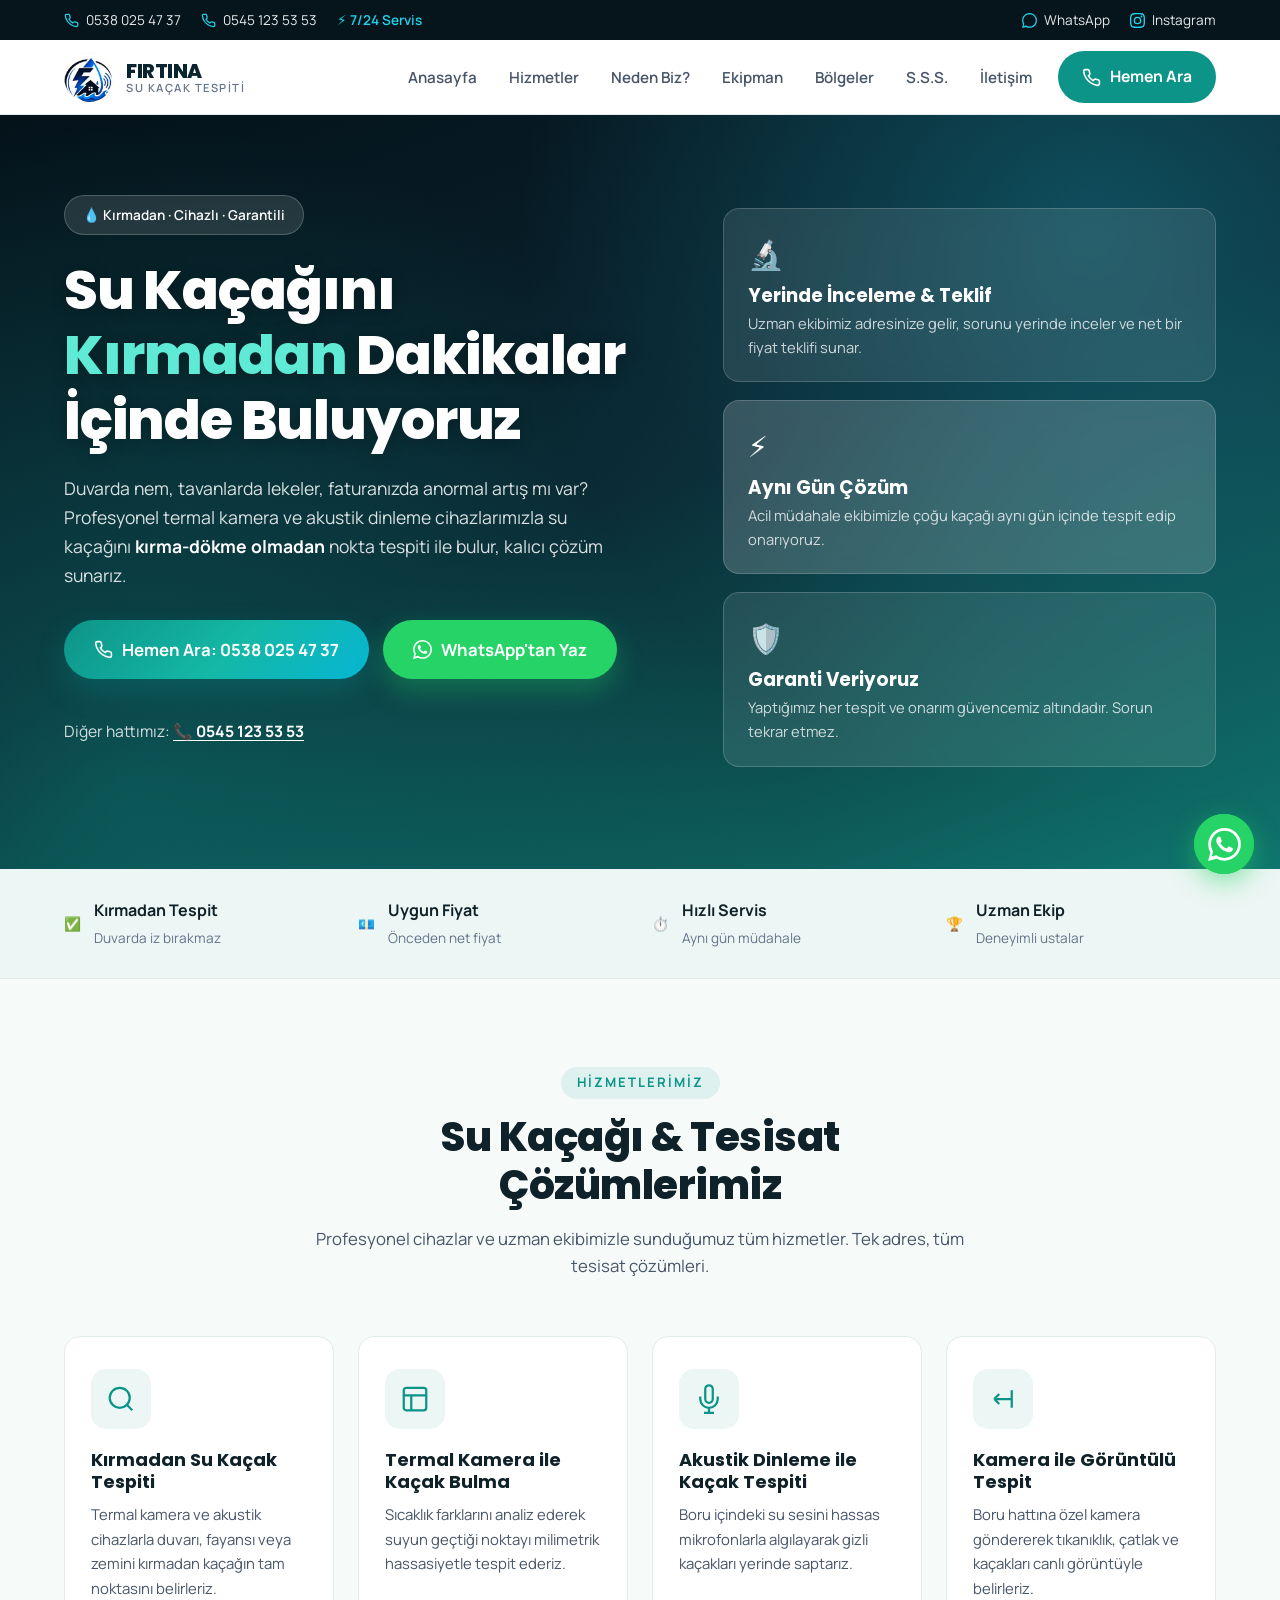
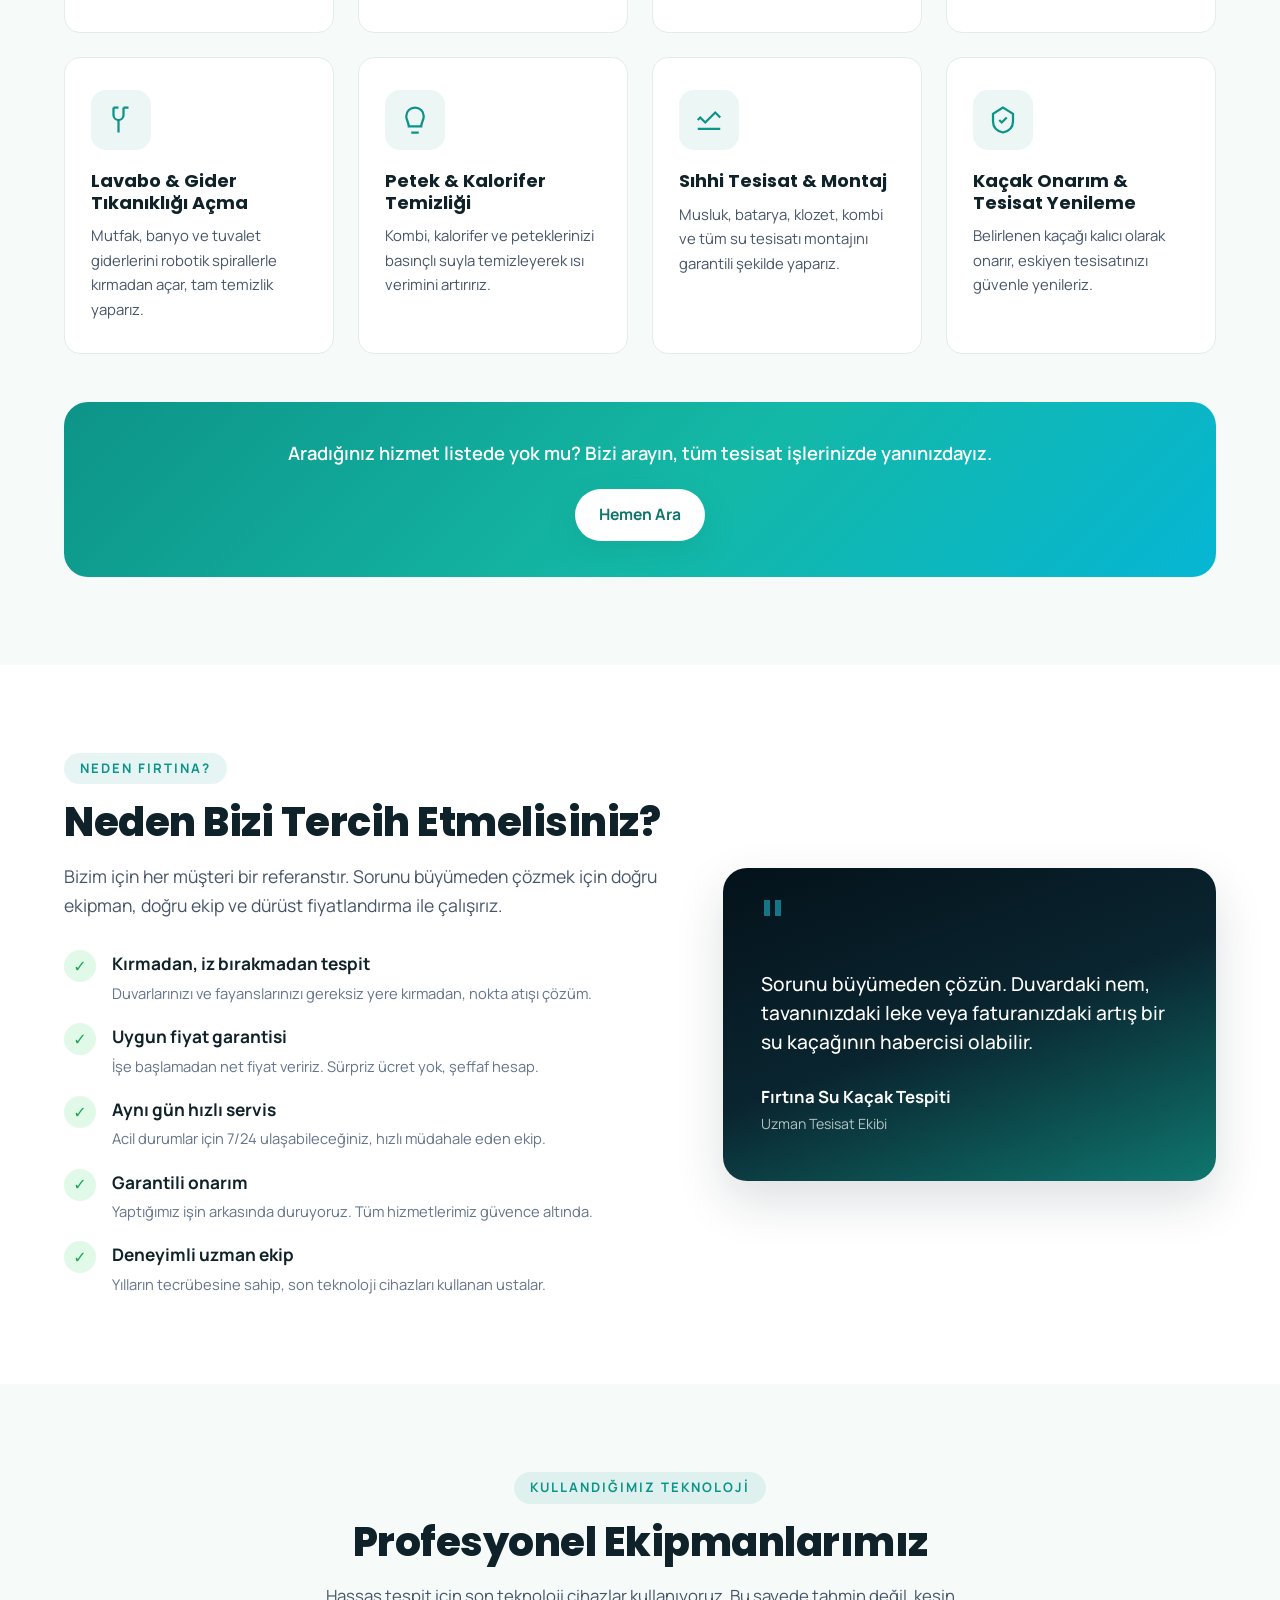
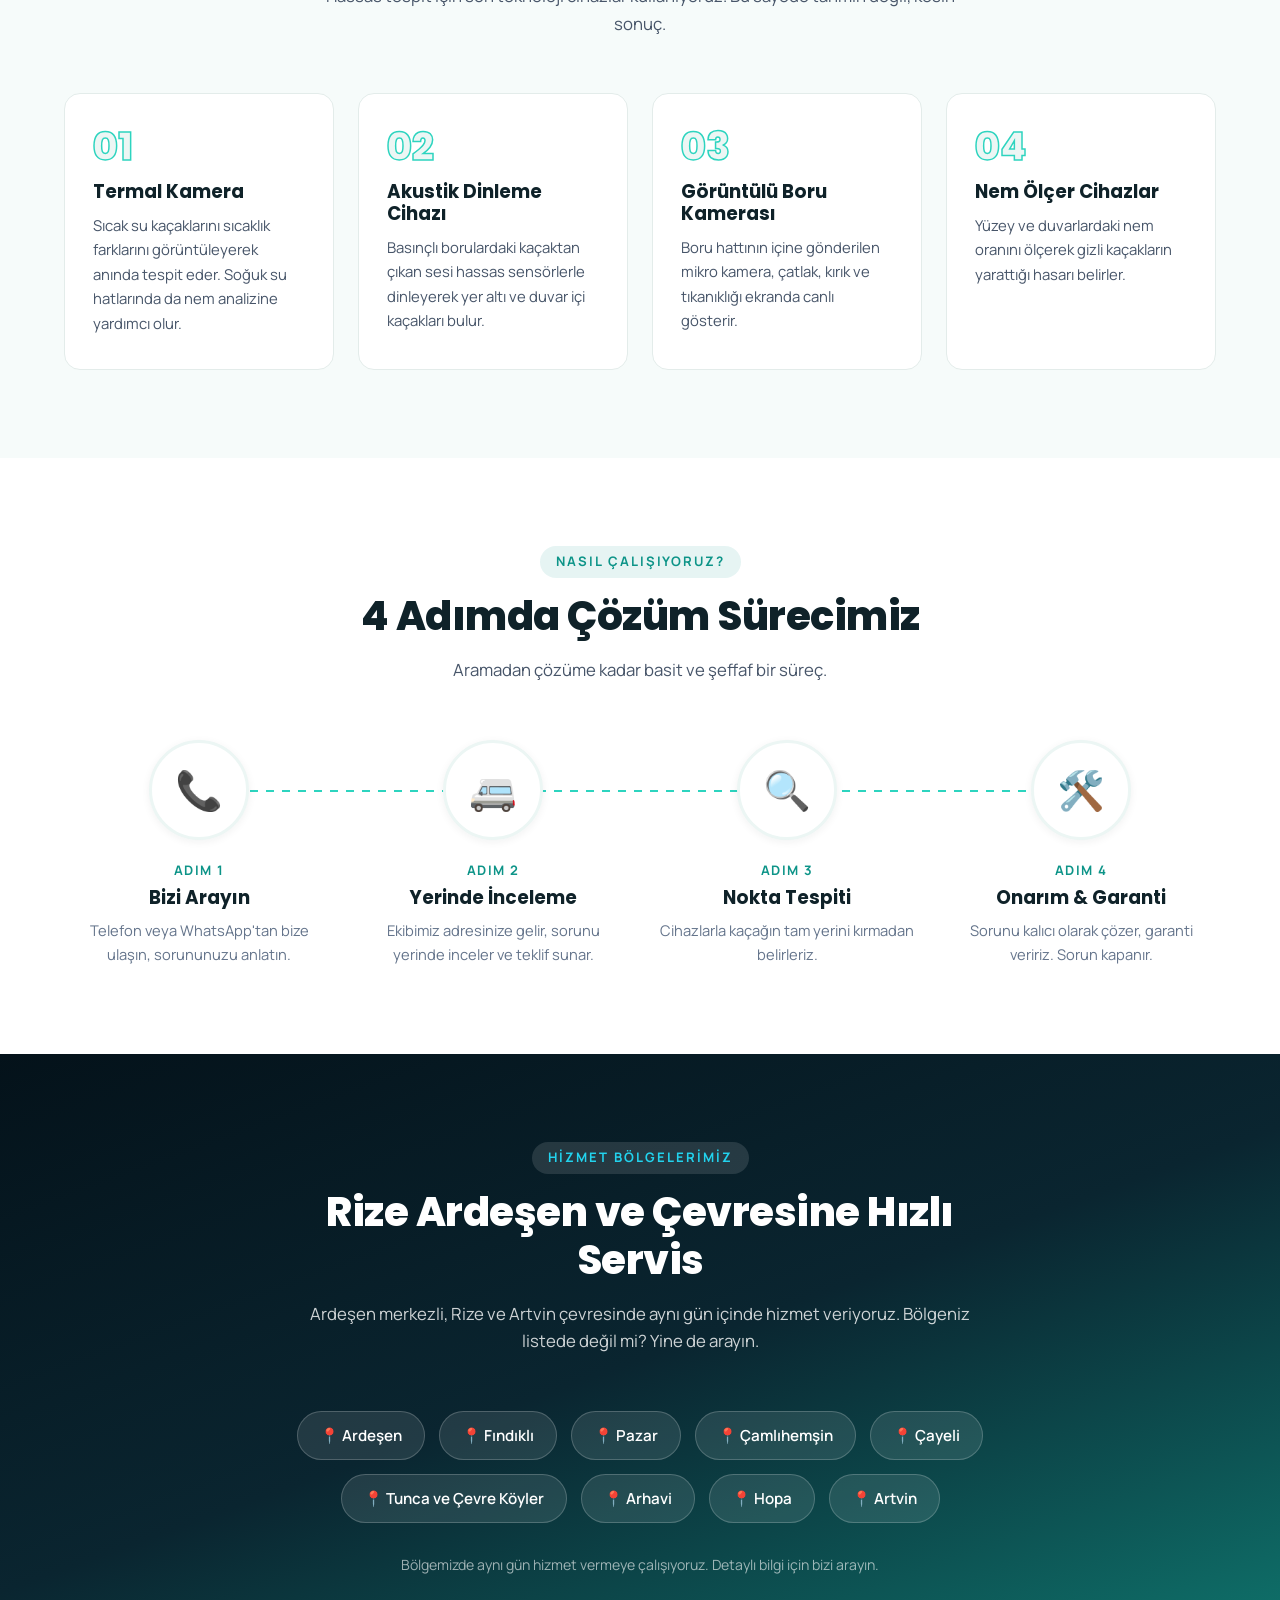
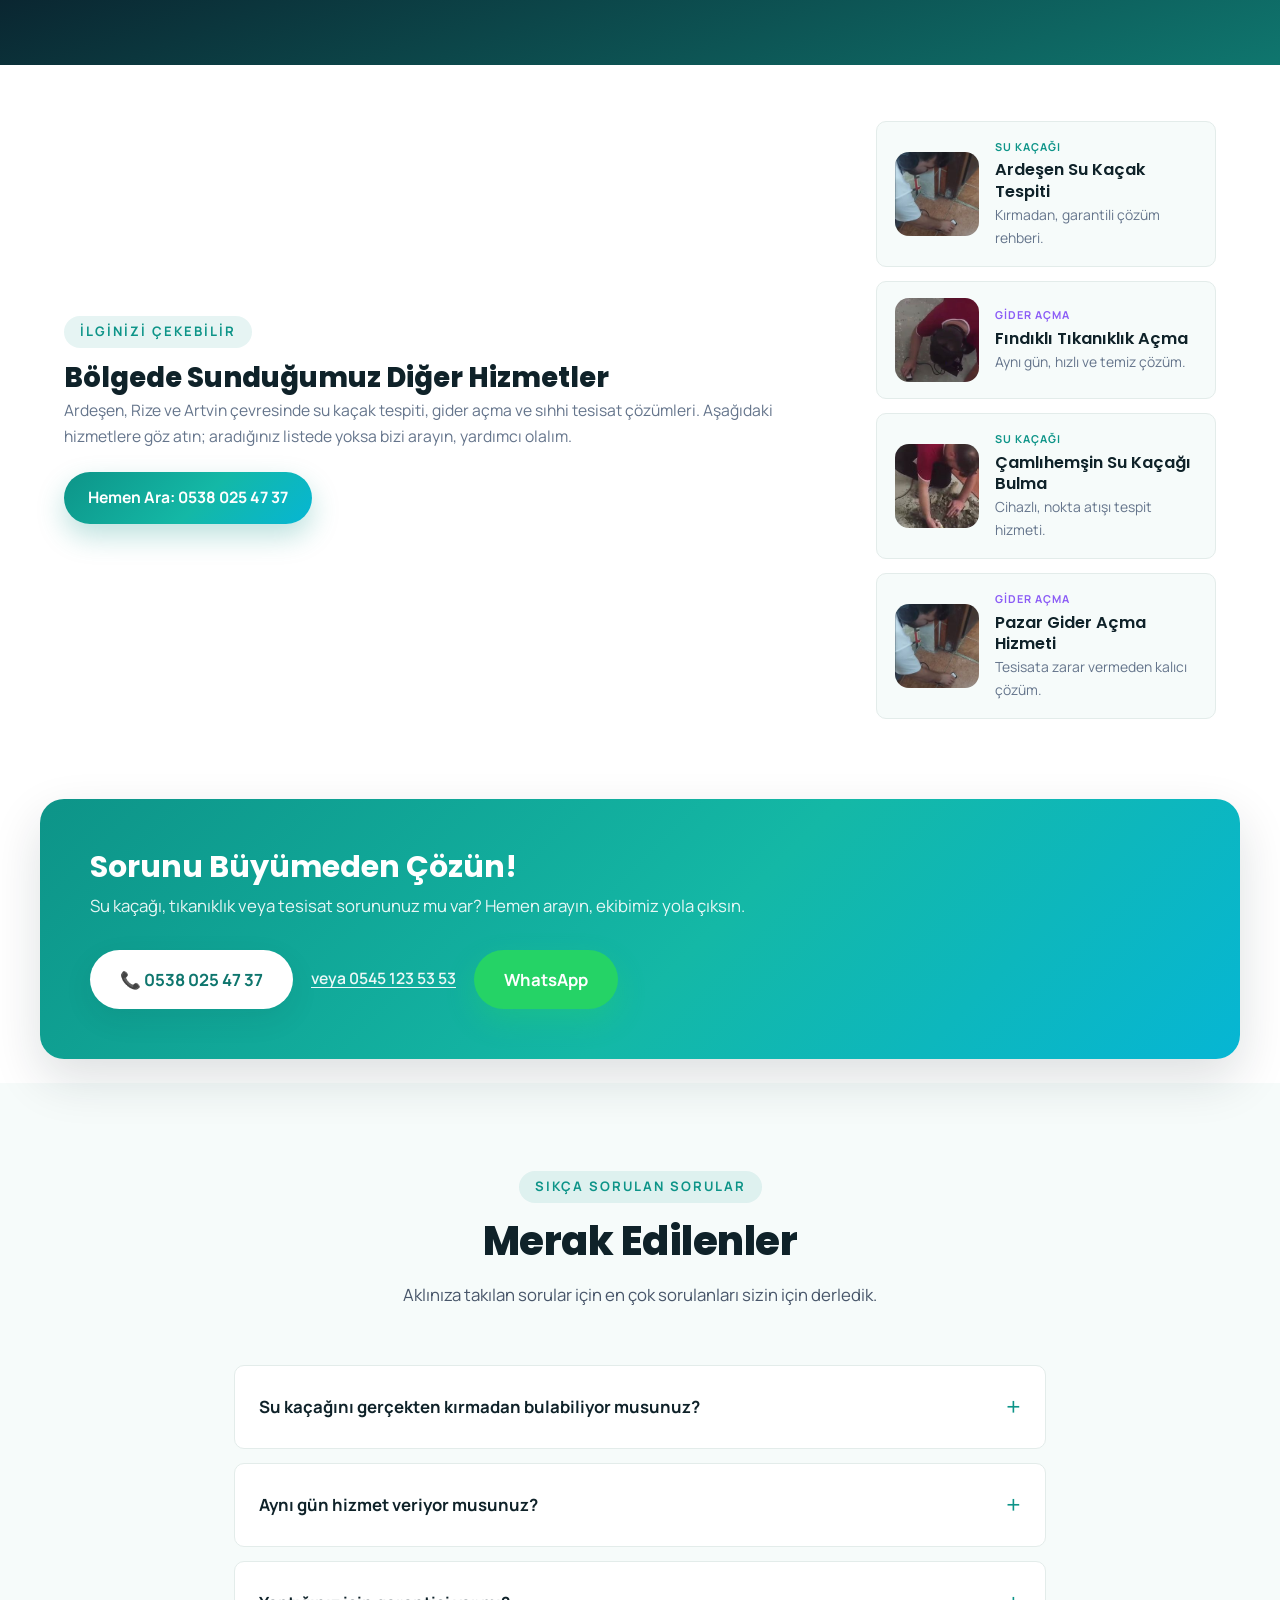
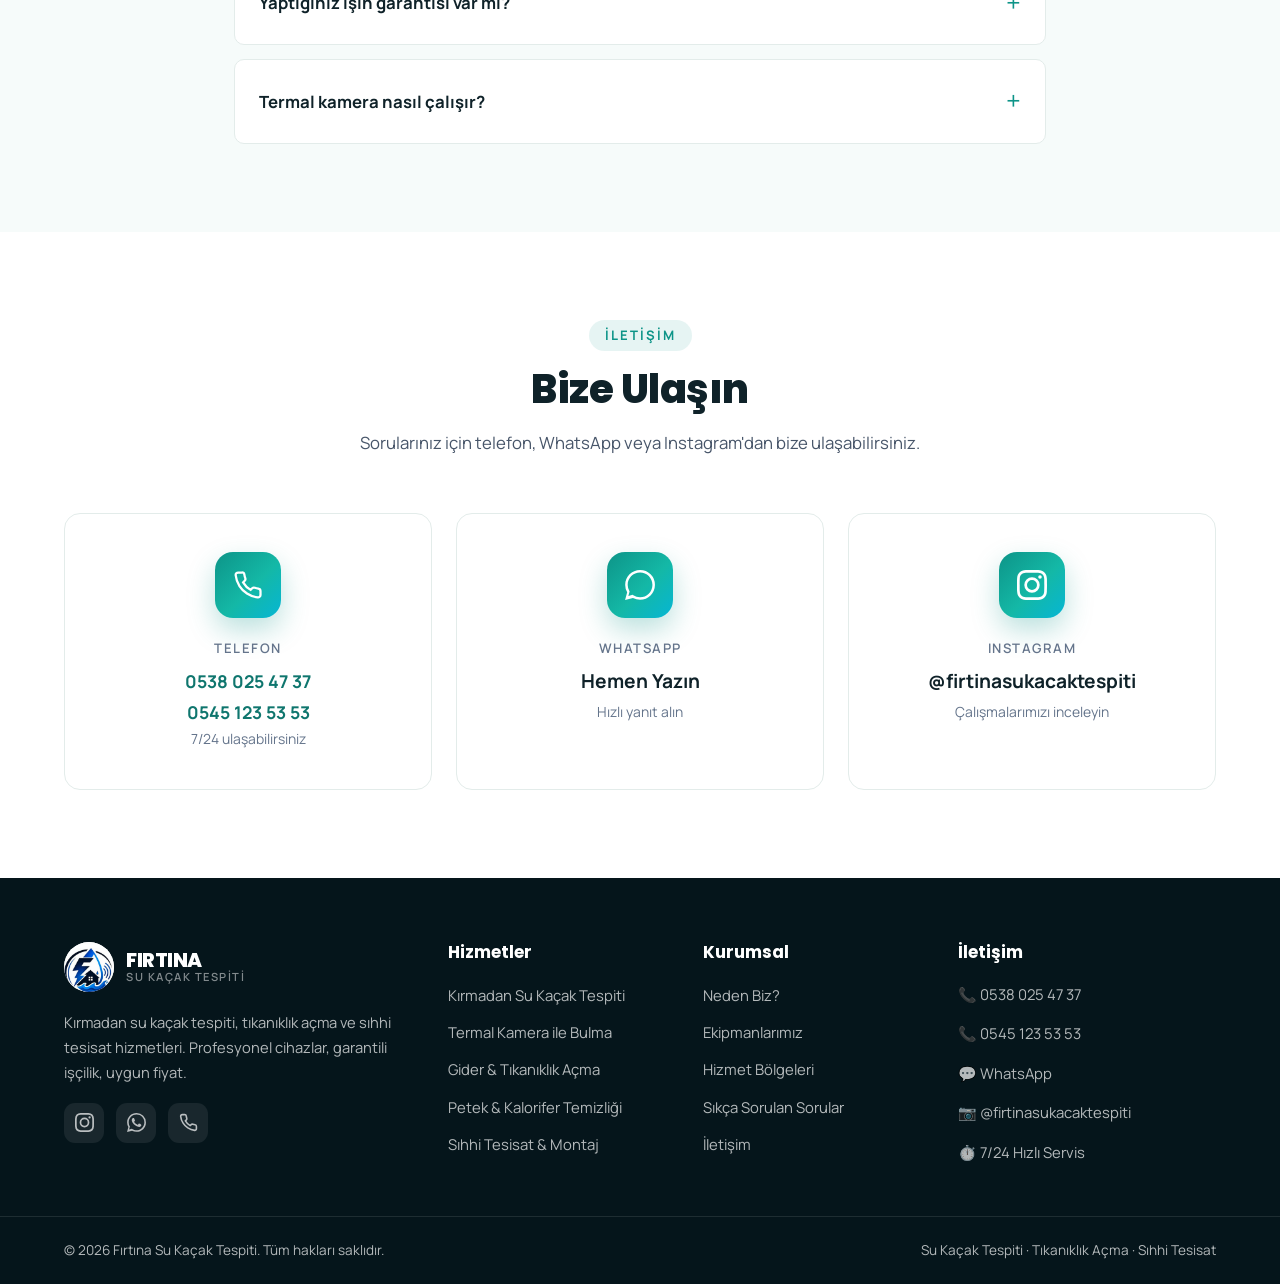
==== commit 7b527810: "Site başlığı güncellendi" ====
--- a/index.html
+++ b/index.html
@@ -3,13 +3,13 @@
 <head>
     <meta charset="UTF-8">
     <meta name="viewport" content="width=device-width, initial-scale=1.0">
-    <meta name="description" content="Fırtına Su Kaçağı Tespiti - Kırmadan su kaçağı bulma, termal kamera ile kaçak tespiti, tıkanıklık açma ve sıhhi tesisat hizmetleri. Hızlı, garantili ve uygun fiyatlı çözüm.">
-    <meta name="keywords" content="su kaçağı tespiti, kırmadan su kaçağı bulma, termal kamera, tıkanıklık açma, sıhhi tesisat, su tesisatçısı">
-    <meta name="author" content="Fırtına Su Kaçağı Tespiti">
-    <meta property="og:title" content="Fırtına Su Kaçağı Tespiti ve Tesisat Hizmetleri">
-    <meta property="og:description" content="Kırmadan, cihazlarla su kaçağı tespiti. Garantili ve hızlı çözüm.">
+    <meta name="description" content="Fırtına Su Kaçak Tespiti - Kırmadan su kaçağı bulma, termal kamera ile kaçak tespiti, tıkanıklık açma ve sıhhi tesisat hizmetleri. Hızlı, garantili ve uygun fiyatlı çözüm.">
+    <meta name="keywords" content="su kaçak tespiti, kırmadan su kaçağı bulma, termal kamera, tıkanıklık açma, sıhhi tesisat, su tesisatçısı">
+    <meta name="author" content="Fırtına Su Kaçak Tespiti">
+    <meta property="og:title" content="Fırtına Su Kaçak Tespiti ve Tesisat Hizmetleri">
+    <meta property="og:description" content="Kırmadan, cihazlarla su kaçak tespiti. Garantili ve hızlı çözüm.">
     <meta property="og:type" content="website">
-    <title>Fırtına Su Kaçağı Tespiti | Kırmadan Kaçak Bulma ve Tesisat Hizmetleri</title>
+    <title>Fırtına Su Kaçak Tespiti | Kırmadan Kaçak Bulma ve Tesisat Hizmetleri</title>
     <link rel="preconnect" href="https://fonts.googleapis.com">
     <link rel="preconnect" href="https://fonts.gstatic.com" crossorigin>
     <link href="https://fonts.googleapis.com/css2?family=Manrope:wght@400;500;600;700;800&family=Poppins:wght@600;700;800&display=swap" rel="stylesheet">
@@ -54,7 +54,7 @@
                 </span>
                 <span class="logo__text">
                     <strong>FIRTINA</strong>
-                    <small>Su Kaçağı Tespiti</small>
+                    <small>Su Kaçak Tespiti</small>
                 </span>
             </a>
 
@@ -162,7 +162,7 @@
                     <div class="service-card__icon">
                         <svg viewBox="0 0 24 24" fill="none" stroke="currentColor" stroke-width="1.8"><circle cx="11" cy="11" r="8"/><path d="M21 21l-4.35-4.35"/></svg>
                     </div>
-                    <h3>Kırmadan Su Kaçağı Tespiti</h3>
+                    <h3>Kırmadan Su Kaçak Tespiti</h3>
                     <p>Termal kamera ve akustik cihazlarla duvarı, fayansı veya zemini kırmadan kaçağın tam noktasını belirleriz.</p>
                 </article>
 
@@ -267,7 +267,7 @@
                     <div class="why__quote-mark">"</div>
                     <p>Sorunu büyümeden çözün. Duvardaki nem, tavanınızdaki leke veya faturanızdaki artış bir su kaçağının habercisi olabilir.</p>
                     <div class="why__quote-author">
-                        <strong>Fırtına Su Kaçağı Tespiti</strong>
+                        <strong>Fırtına Su Kaçak Tespiti</strong>
                         <span>Uzman Tesisat Ekibi</span>
                     </div>
                 </div>
@@ -379,7 +379,7 @@
                 <div class="related__intro reveal">
                     <span class="section__eyebrow">İlginizi Çekebilir</span>
                     <h2 class="related__title">Bölgede Sunduğumuz Diğer Hizmetler</h2>
-                    <p class="related__sub">Ardeşen, Rize ve Artvin çevresinde su kaçağı tespiti, gider açma ve sıhhi tesisat çözümleri. Aşağıdaki hizmetlere göz atın; aradığınız listede yoksa bizi arayın, yardımcı olalım.</p>
+                    <p class="related__sub">Ardeşen, Rize ve Artvin çevresinde su kaçak tespiti, gider açma ve sıhhi tesisat çözümleri. Aşağıdaki hizmetlere göz atın; aradığınız listede yoksa bizi arayın, yardımcı olalım.</p>
                     <a href="tel:+905380254737" class="btn btn--primary">Hemen Ara: 0538 025 47 37</a>
                 </div>
 
@@ -388,7 +388,7 @@
                     <span class="related-card__thumb"><img class="related-card__img" src="[data-uri]" alt="Tesisat hizmeti" loading="lazy"></span>
                     <span class="related-card__body">
                         <span class="related-card__cat related-card__cat--blue">SU KAÇAĞI</span>
-                        <span class="related-card__name">Ardeşen Su Kaçağı Tespiti</span>
+                        <span class="related-card__name">Ardeşen Su Kaçak Tespiti</span>
                         <span class="related-card__desc">Kırmadan, garantili çözüm rehberi.</span>
                     </span>
                 </a>
@@ -462,7 +462,7 @@
                 </details>
                 <details class="faq__item reveal">
                     <summary>Termal kamera nasıl çalışır?</summary>
-                    <div class="faq__answer"><p>Termal kamera, yüzeylerdeki sıcaklık farklarını renkli görüntüye çevirir. Sıcak su kaçağı tespitinde son derece etkilidir; suyun sızdığı bölge farklı bir sıcaklık imzasına sahip olduğu için kaçağın yeri kolayca görülür.</p></div>
+                    <div class="faq__answer"><p>Termal kamera, yüzeylerdeki sıcaklık farklarını renkli görüntüye çevirir. Sıcak su kaçak tespitinde son derece etkilidir; suyun sızdığı bölge farklı bir sıcaklık imzasına sahip olduğu için kaçağın yeri kolayca görülür.</p></div>
                 </details>
             </div>
         </div>
@@ -515,9 +515,9 @@
             <div class="footer__col footer__col--brand">
                 <a href="#hero" class="logo logo--footer">
                     <span class="logo__icon"><img class="logo__img" src="[data-uri]" alt="Firtina Su Kacagi Tespiti logo"></span>
-                    <span class="logo__text"><strong>FIRTINA</strong><small>Su Kaçağı Tespiti</small></span>
-                </a>
-                <p>Kırmadan su kaçağı tespiti, tıkanıklık açma ve sıhhi tesisat hizmetleri. Profesyonel cihazlar, garantili işçilik, uygun fiyat.</p>
+                    <span class="logo__text"><strong>FIRTINA</strong><small>Su Kaçak Tespiti</small></span>
+                </a>
+                <p>Kırmadan su kaçak tespiti, tıkanıklık açma ve sıhhi tesisat hizmetleri. Profesyonel cihazlar, garantili işçilik, uygun fiyat.</p>
                 <div class="footer__social">
                     <a href="https://www.instagram.com/firtinasukacaktespiti" target="_blank" rel="noopener" aria-label="Instagram">
                         <svg viewBox="0 0 24 24" fill="currentColor"><path d="M12 2.163c3.204 0 3.584.012 4.85.07 3.252.148 4.771 1.691 4.919 4.919.058 1.265.069 1.645.069 4.849 0 3.205-.012 3.584-.069 4.849-.149 3.225-1.664 4.771-4.919 4.919-1.266.058-1.644.07-4.85.07-3.204 0-3.584-.012-4.849-.07-3.26-.149-4.771-1.699-4.919-4.92-.058-1.265-.07-1.644-.07-4.849 0-3.204.013-3.583.07-4.849.149-3.227 1.664-4.771 4.919-4.919 1.266-.057 1.645-.069 4.849-.069zm0-2.163c-3.259 0-3.667.014-4.947.072-4.358.2-6.78 2.618-6.98 6.98C.014 8.333 0 8.741 0 12c0 3.259.014 3.668.072 4.948.2 4.358 2.618 6.78 6.98 6.98C8.333 23.986 8.741 24 12 24c3.259 0 3.668-.014 4.948-.072 4.354-.2 6.782-2.618 6.979-6.98.059-1.28.073-1.689.073-4.948 0-3.259-.014-3.667-.072-4.947-.196-4.354-2.617-6.78-6.979-6.98C15.668.014 15.259 0 12 0zm0 5.838a6.162 6.162 0 1 0 0 12.324 6.162 6.162 0 0 0 0-12.324zM12 16a4 4 0 1 1 0-8 4 4 0 0 1 0 8zm6.406-11.845a1.44 1.44 0 1 0 0 2.881 1.44 1.44 0 0 0 0-2.881z"/></svg>
@@ -534,7 +534,7 @@
             <div class="footer__col">
                 <h4>Hizmetler</h4>
                 <ul>
-                    <li><a href="#hizmetler">Kırmadan Su Kaçağı Tespiti</a></li>
+                    <li><a href="#hizmetler">Kırmadan Su Kaçak Tespiti</a></li>
                     <li><a href="#hizmetler">Termal Kamera ile Bulma</a></li>
                     <li><a href="#hizmetler">Gider &amp; Tıkanıklık Açma</a></li>
                     <li><a href="#hizmetler">Petek &amp; Kalorifer Temizliği</a></li>
@@ -567,8 +567,8 @@
 
         <div class="footer__bottom">
             <div class="container footer__bottom-inner">
-                <p>© <span id="year"></span> Fırtına Su Kaçağı Tespiti. Tüm hakları saklıdır.</p>
-                <p>Su Kaçağı Tespiti · Tıkanıklık Açma · Sıhhi Tesisat</p>
+                <p>© <span id="year"></span> Fırtına Su Kaçak Tespiti. Tüm hakları saklıdır.</p>
+                <p>Su Kaçak Tespiti · Tıkanıklık Açma · Sıhhi Tesisat</p>
             </div>
         </div>
     </footer>
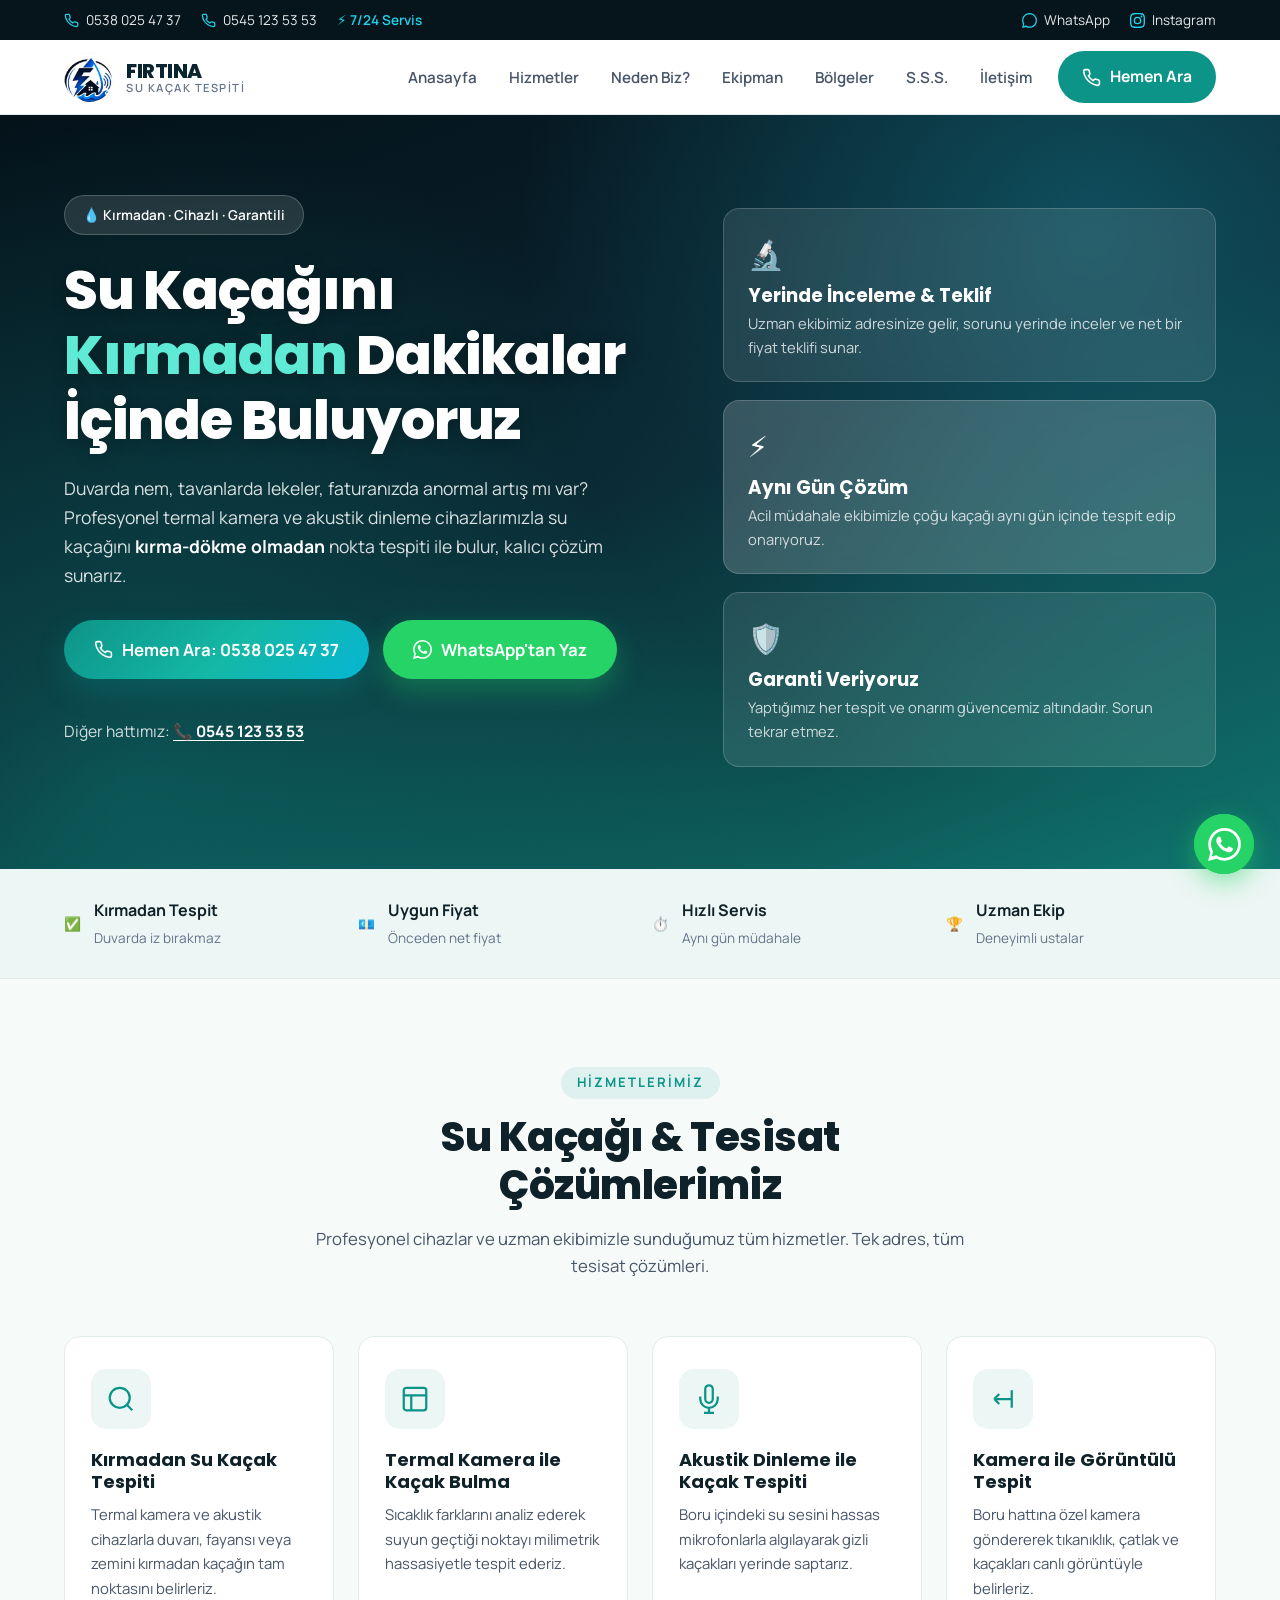
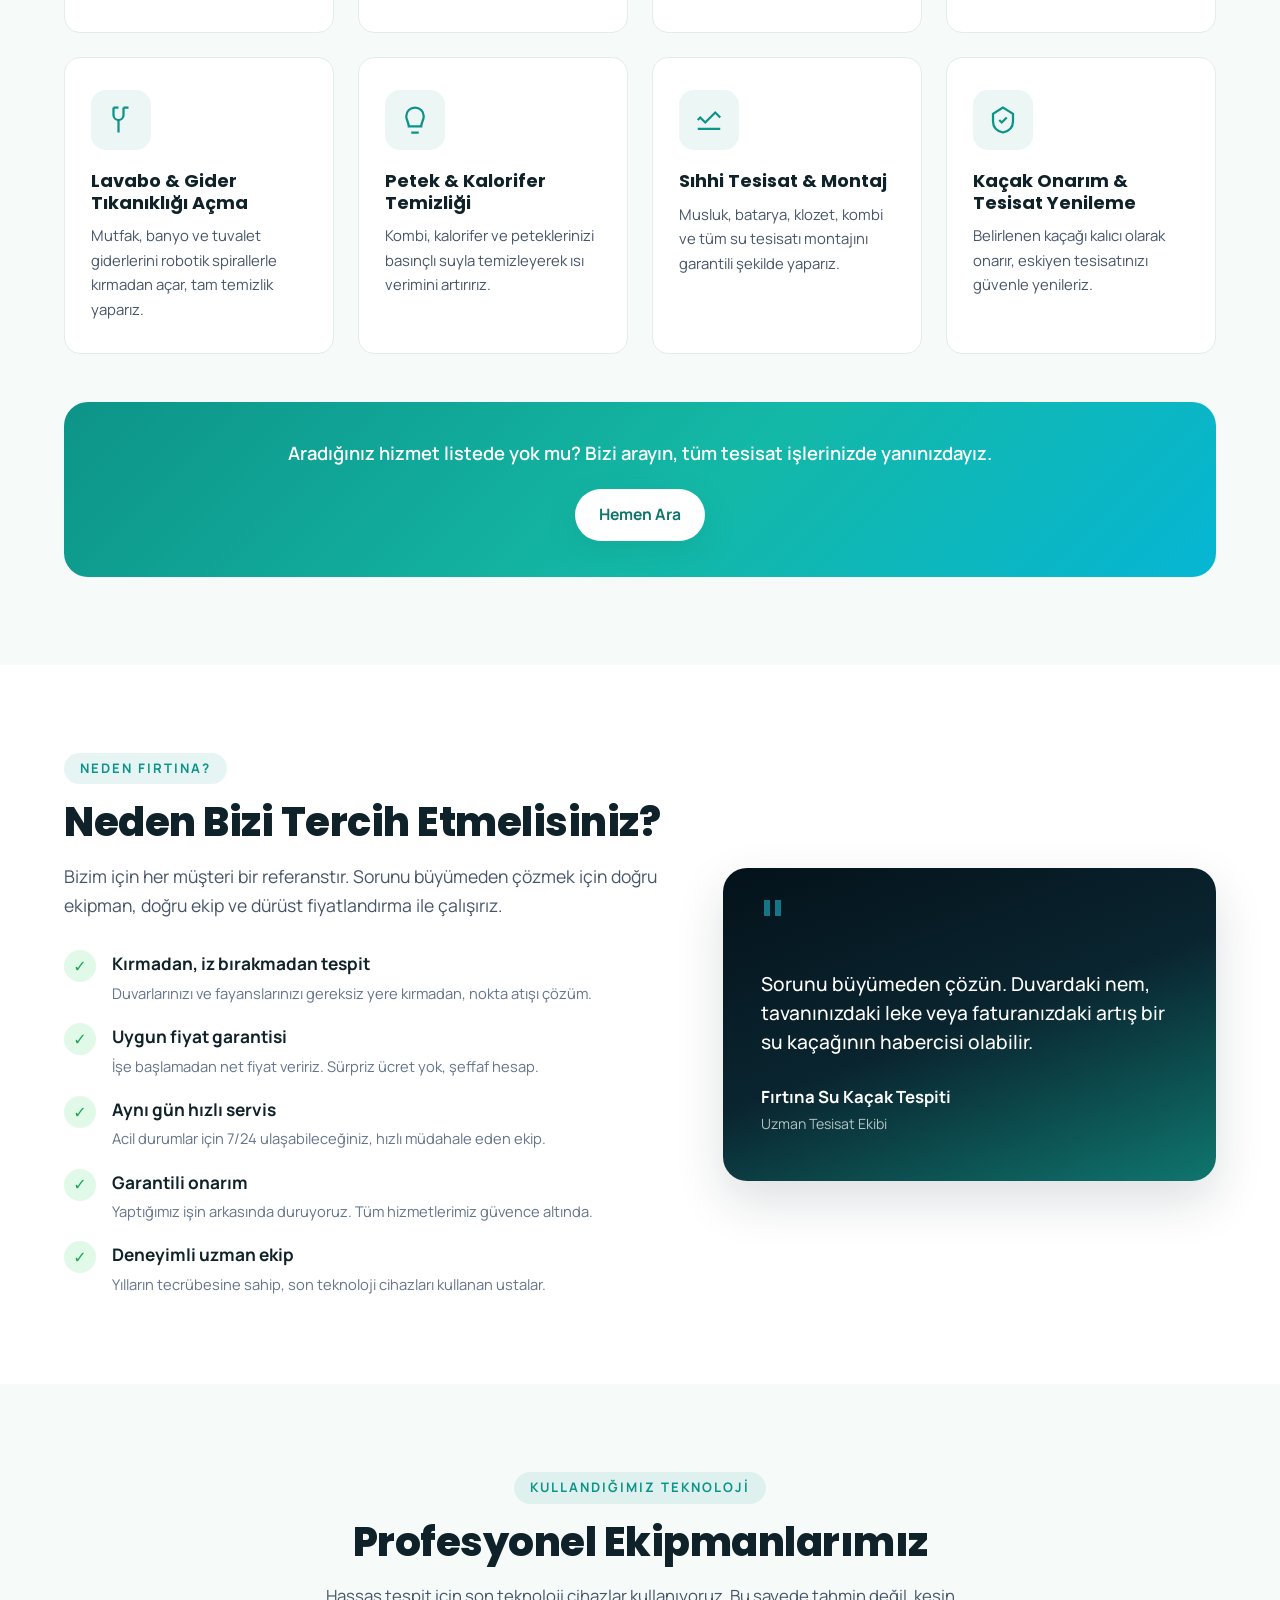
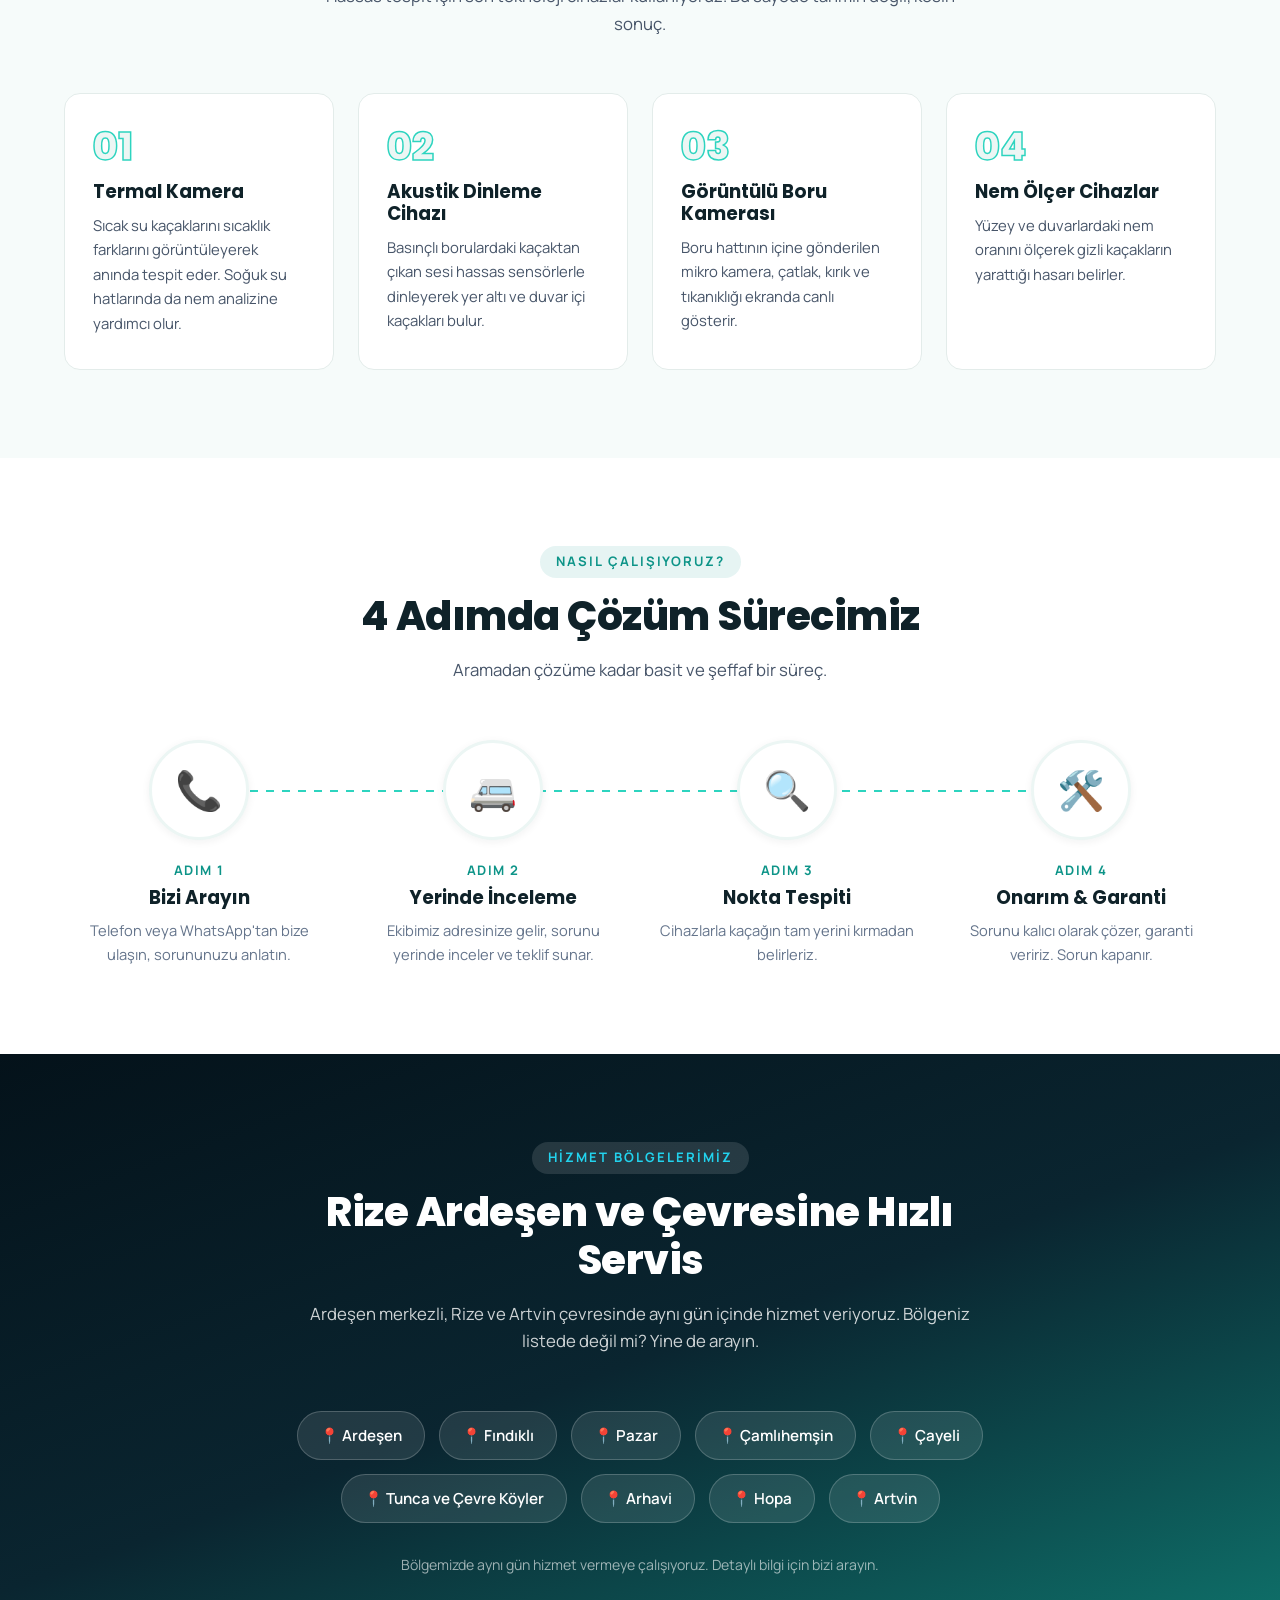
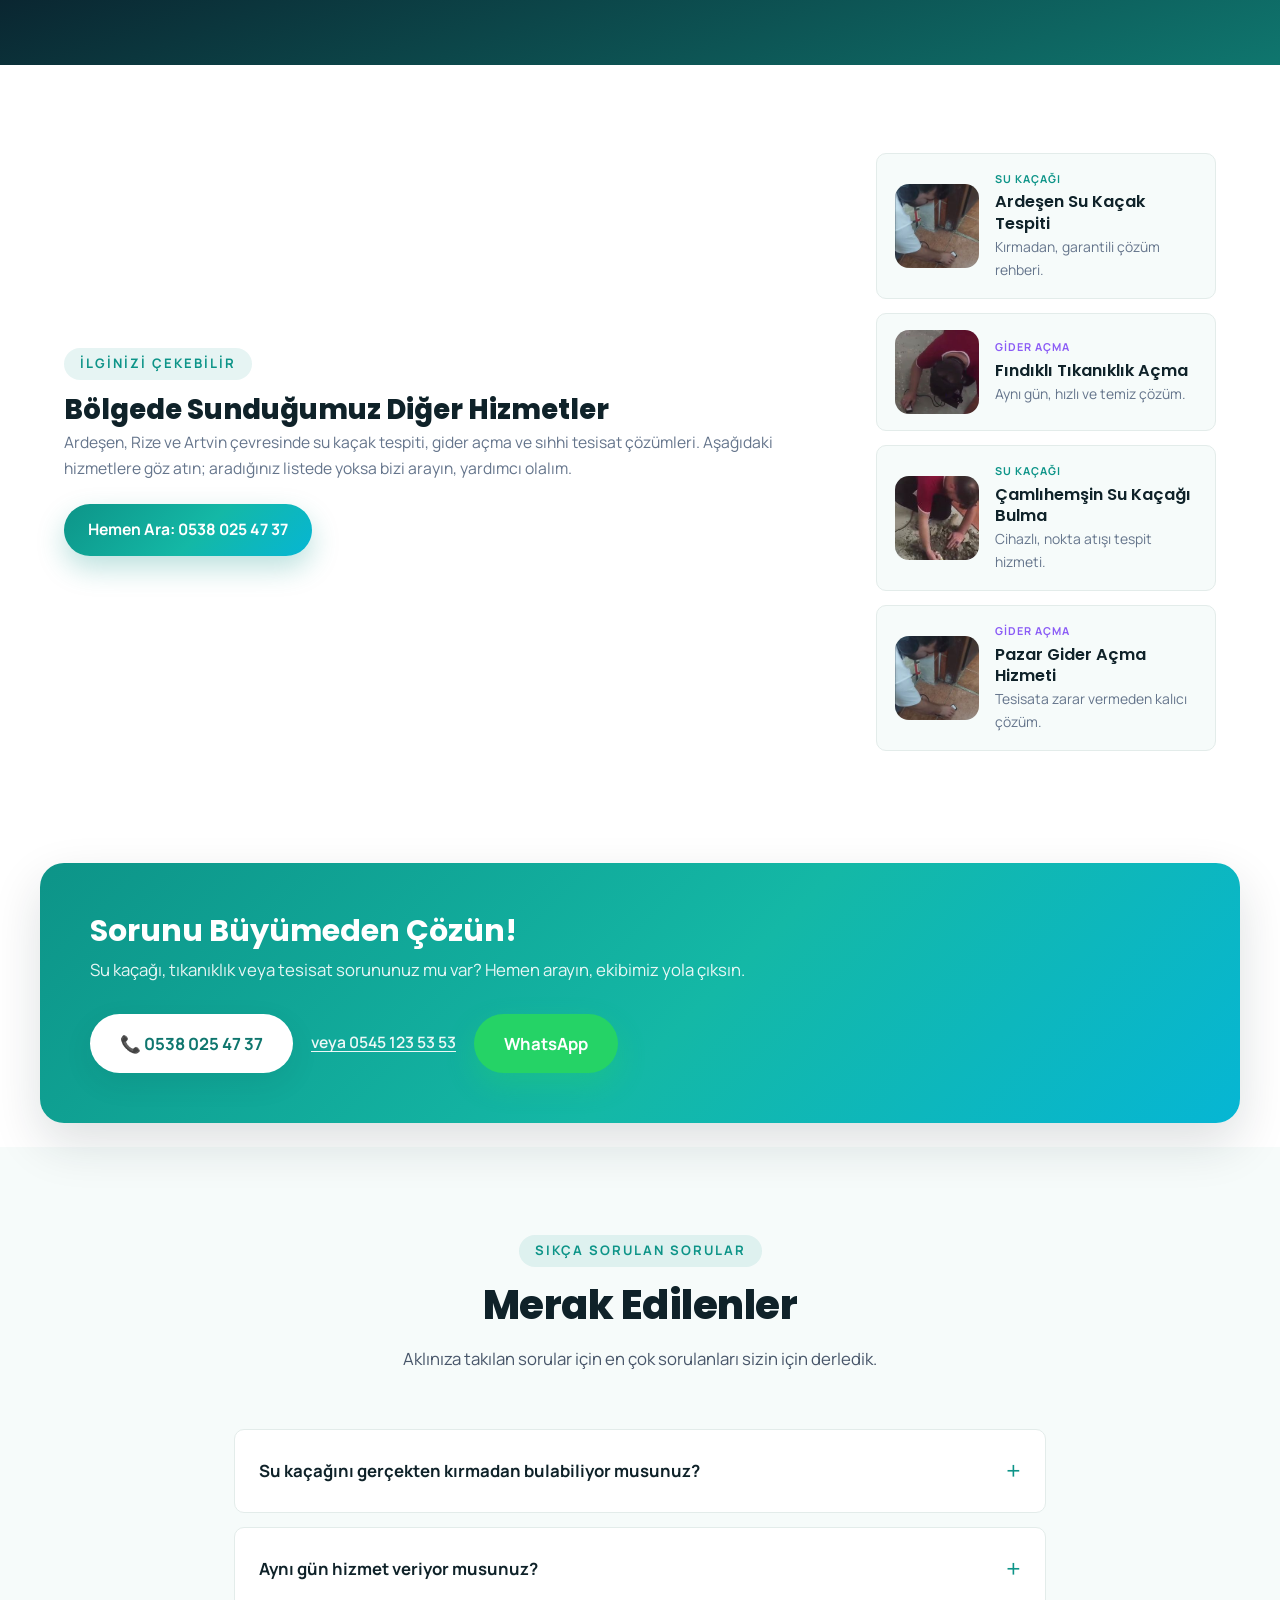
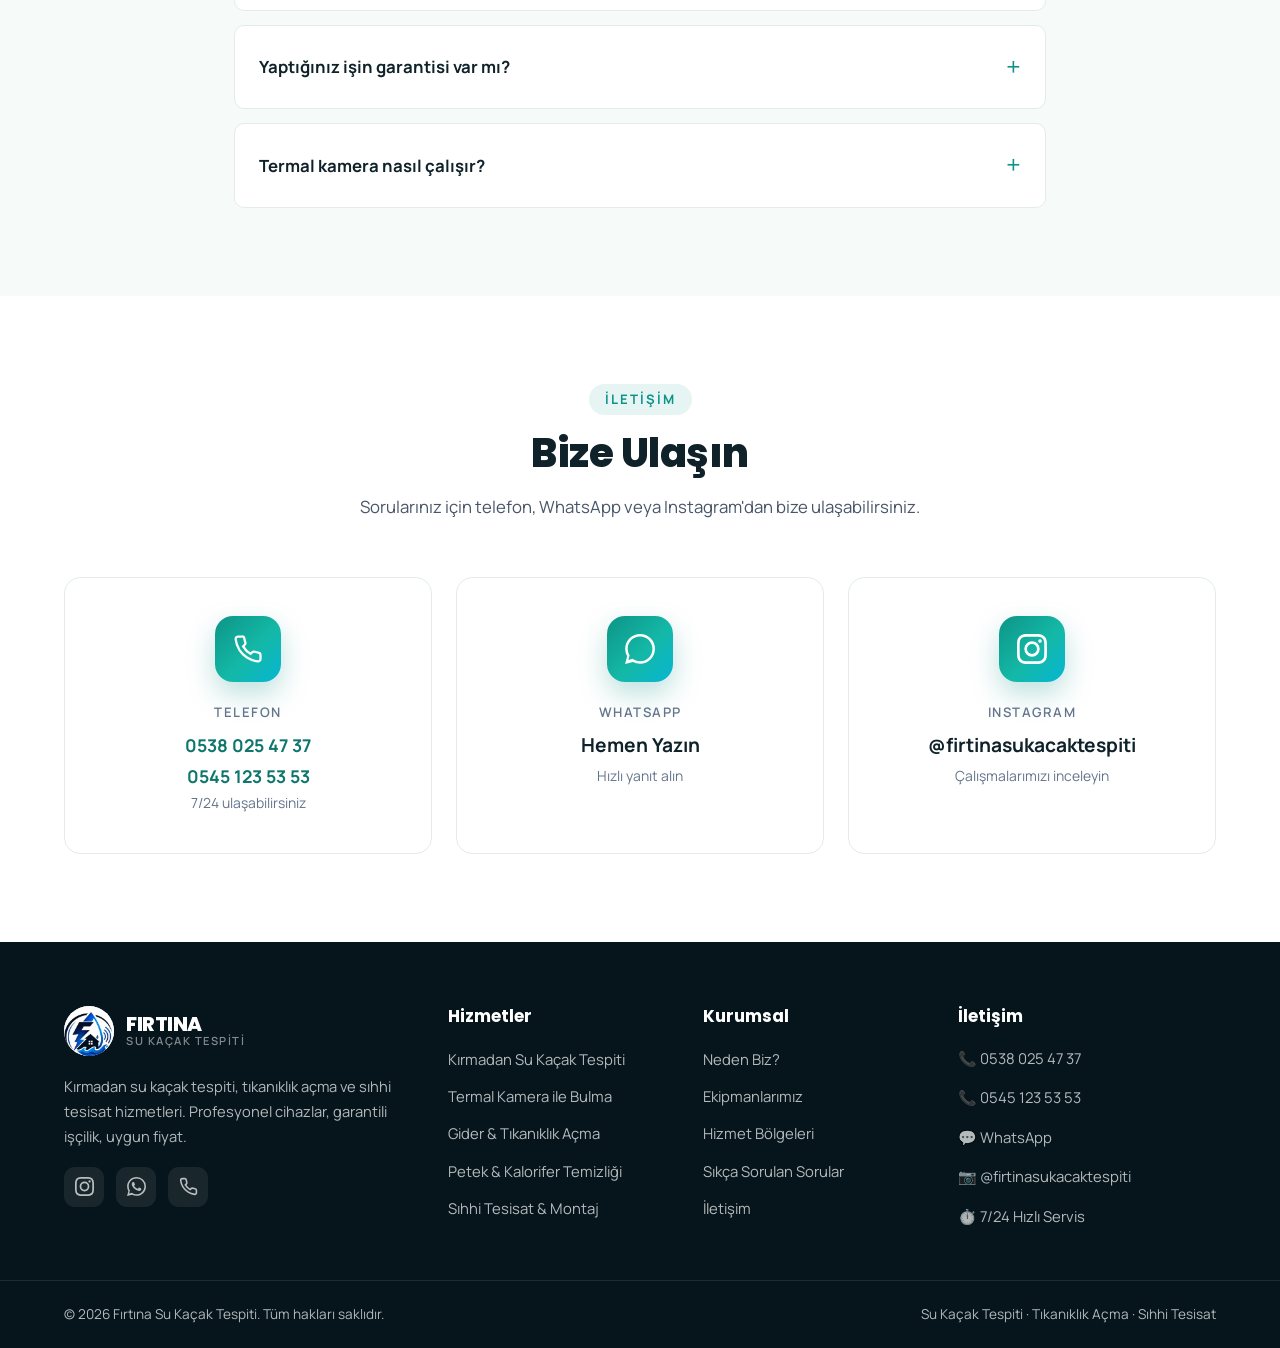
==== commit 33ce1d1c: "index.html tam kodlar ile guncellendi" ====
--- a/index.html
+++ b/index.html
@@ -3,18 +3,383 @@
 <head>
     <meta charset="UTF-8">
     <meta name="viewport" content="width=device-width, initial-scale=1.0">
+
+    <!-- ============================================================
+         🔍 GOOGLE SEARCH CONSOLE DOĞRULAMA + ANALYTICS (YER TUTUCU)
+         Canlıya atmadan önce kendi kodlarınla değiştir:
+         • "XXXXXXXX...XXXXXXXX" → Search Console doğrulama kodu
+         • "G-XXXXXXXXXX"         → Analytics Measurement ID (2 yerde)
+         Detay: README.md → SEO bölümü
+         ============================================================ -->
+    <!-- Google Search Console doğrulama (HTML etiketi yöntemi) -->
+    <meta name="google-site-verification" content="XXXXXXXXXXXXXXXXXXXXXXXXXXXXXXXXXXXXXXXXXXX">
+    <!-- Google Analytics 4 (GA4) -->
+    <script async src="https://www.googletagmanager.com/gtag/js?id=G-XXXXXXXXXX"></script>
+    <script>
+      window.dataLayer = window.dataLayer || [];
+      function gtag(){dataLayer.push(arguments);}
+      gtag('js', new Date());
+      gtag('config', 'G-XXXXXXXXXX');
+    </script>
     <meta name="description" content="Fırtına Su Kaçak Tespiti - Kırmadan su kaçağı bulma, termal kamera ile kaçak tespiti, tıkanıklık açma ve sıhhi tesisat hizmetleri. Hızlı, garantili ve uygun fiyatlı çözüm.">
     <meta name="keywords" content="su kaçak tespiti, kırmadan su kaçağı bulma, termal kamera, tıkanıklık açma, sıhhi tesisat, su tesisatçısı">
     <meta name="author" content="Fırtına Su Kaçak Tespiti">
     <meta property="og:title" content="Fırtına Su Kaçak Tespiti ve Tesisat Hizmetleri">
     <meta property="og:description" content="Kırmadan, cihazlarla su kaçak tespiti. Garantili ve hızlı çözüm.">
     <meta property="og:type" content="website">
+    <meta property="og:url" content="https://firtinasukacaktespiti.com/">
+    <meta property="og:site_name" content="Fırtına Su Kaçak Tespiti">
+    <meta property="og:locale" content="tr_TR">
+    <meta property="og:image" content="https://firtinasukacaktespiti.com/og-image.jpg">
+    <meta property="og:image:width" content="1200">
+    <meta property="og:image:height" content="630">
+    <meta name="twitter:card" content="summary_large_image">
+    <meta name="twitter:title" content="Fırtına Su Kaçak Tespiti ve Tesisat Hizmetleri">
+    <meta name="twitter:description" content="Kırmadan, cihazlarla su kaçak tespiti. Garantili ve hızlı çözüm.">
+    <meta name="twitter:image" content="https://firtinasukacaktespiti.com/og-image.jpg">
+    <meta name="theme-color" content="#0d9488">
+    <meta name="robots" content="index, follow, max-image-preview:large">
+    <meta name="geo.region" content="TR-53">
+    <meta name="geo.placename" content="Ardeşen, Rize">
+    <meta name="geo.position" content="41.1847;40.9903">
+    <meta name="ICBM" content="41.1847, 40.9903">
+    <link rel="canonical" href="https://firtinasukacaktespiti.com/">
+    <link rel="sitemap" type="application/xml" title="Sitemap" href="/sitemap.xml">
+    <script type="application/ld+json">
+    {
+      "@context": "https://schema.org",
+      "@type": "Plumber",
+      "name": "Fırtına Su Kaçak Tespiti",
+      "image": "https://firtinasukacaktespiti.com/og-image.jpg",
+      "url": "https://firtinasukacaktespiti.com/",
+      "telephone": "+905380254737",
+      "priceRange": "$$",
+      "description": "Kırmadan su kaçak tespiti, termal kamera ile kaçak bulma, tıkanıklık açma ve sıhhi tesisat hizmetleri. Rize Ardeşen ve çevresi.",
+      "address": {
+        "@type": "PostalAddress",
+        "addressLocality": "Ardeşen",
+        "addressRegion": "Rize",
+        "addressCountry": "TR"
+      },
+      "geo": {
+        "@type": "GeoCoordinates",
+        "latitude": 41.1847,
+        "longitude": 40.9903
+      },
+      "areaServed": ["Ardeşen", "Fındıklı", "Pazar", "Çamlıhemşin", "Çayeli", "Tunca", "Arhavi", "Hopa", "Artvin"],
+      "openingHoursSpecification": {
+        "@type": "OpeningHoursSpecification",
+        "dayOfWeek": ["Monday","Tuesday","Wednesday","Thursday","Friday","Saturday","Sunday"],
+        "opens": "00:00",
+        "closes": "23:59"
+      },
+      "contactPoint": [{
+        "@type": "ContactPoint",
+        "telephone": "+905380254737",
+        "contactType": "customer service"
+      },{
+        "@type": "ContactPoint",
+        "telephone": "+905451235353",
+        "contactType": "customer service"
+      }],
+      "sameAs": ["https://www.instagram.com/firtinasukacaktespiti/"]
+    }
+    </script>
     <title>Fırtına Su Kaçak Tespiti | Kırmadan Kaçak Bulma ve Tesisat Hizmetleri</title>
     <link rel="preconnect" href="https://fonts.googleapis.com">
     <link rel="preconnect" href="https://fonts.gstatic.com" crossorigin>
     <link href="https://fonts.googleapis.com/css2?family=Manrope:wght@400;500;600;700;800&family=Poppins:wght@600;700;800&display=swap" rel="stylesheet">
-    <link rel="stylesheet" href="css/style.css">
     <link rel="icon" type="image/svg+xml" href="data:image/svg+xml,%3Csvg xmlns='http://www.w3.org/2000/svg' viewBox='0 0 100 100'%3E%3Ctext y='.9em' font-size='90'%3E%F0%9F%92%A7%3C/text%3E%3C/svg%3E">
+<style>
+/* ============================================
+   FIRTINA SU KAÇAĞI TESPİTİ - STYLESHEET (gömülü)
+   ============================================ */
+:root {
+    --blue-900: #05151b;
+    --blue-800: #0a2530;
+    --blue-700: #0f766e;
+    --blue-600: #0d9488;
+    --blue-500: #14b8a6;
+    --blue-400: #2dd4bf;
+    --cyan-500: #06b6d4;
+    --cyan-400: #22d3ee;
+
+    --whatsapp: #25d366;
+    --whatsapp-dark: #1da851;
+
+    --ink: #0f2229;
+    --slate: #475569;
+    --muted: #64748b;
+    --line: #e3ecea;
+    --bg-soft: #ecf6f4;
+    --bg-softer: #f6fbfa;
+    --white: #ffffff;
+
+    --radius-sm: 10px;
+    --radius: 16px;
+    --radius-lg: 24px;
+
+    --shadow-sm: 0 2px 8px rgba(15, 34, 41, .06);
+    --shadow: 0 10px 30px rgba(15, 34, 41, .08);
+    --shadow-lg: 0 20px 50px rgba(15, 34, 41, .14);
+    --shadow-blue: 0 12px 28px rgba(13, 148, 136, .28);
+
+    --gradient-blue: linear-gradient(135deg, #0d9488 0%, #14b8a6 55%, #06b6d4 100%);
+    --gradient-deep: linear-gradient(160deg, #04121a 0%, #0a2530 50%, #0f766e 100%);
+
+    --container: 1200px;
+    --transition: .3s cubic-bezier(.4, 0, .2, 1);
+}
+*, *::before, *::after { box-sizing: border-box; margin: 0; padding: 0; }
+html { scroll-behavior: smooth; scroll-padding-top: 90px; }
+body {
+    font-family: 'Manrope', system-ui, -apple-system, sans-serif;
+    color: var(--ink);
+    line-height: 1.65;
+    background: var(--white);
+    overflow-x: hidden;
+    -webkit-font-smoothing: antialiased;
+}
+h1, h2, h3, h4 { font-family: 'Poppins', 'Manrope', sans-serif; line-height: 1.2; color: var(--ink); }
+a { color: inherit; text-decoration: none; }
+img { max-width: 100%; display: block; }
+ul { list-style: none; }
+.container { width: 100%; max-width: var(--container); margin: 0 auto; padding: 0 24px; }
+.container--narrow { max-width: 860px; }
+.btn {
+    display: inline-flex; align-items: center; justify-content: center; gap: 9px;
+    padding: 13px 24px; border-radius: 50px; font-weight: 700; font-size: .98rem;
+    font-family: 'Manrope', sans-serif; cursor: pointer; border: none;
+    transition: var(--transition); white-space: nowrap;
+}
+.btn svg { width: 19px; height: 19px; }
+.btn--lg { padding: 16px 30px; font-size: 1.05rem; }
+.btn--primary { background: var(--gradient-blue); color: #fff; box-shadow: var(--shadow-blue); }
+.btn--primary:hover { transform: translateY(-3px); box-shadow: 0 18px 38px rgba(13, 148, 136, .4); }
+.btn--whatsapp { background: var(--whatsapp); color: #fff; box-shadow: 0 12px 28px rgba(37, 211, 102, .32); }
+.btn--whatsapp:hover { background: var(--whatsapp-dark); transform: translateY(-3px); }
+.btn--call { background: var(--blue-600); color: #fff; }
+.btn--call:hover { background: var(--blue-700); transform: translateY(-2px); }
+.btn--light { background: #fff; color: var(--blue-700); box-shadow: var(--shadow); }
+.btn--light:hover { transform: translateY(-3px); box-shadow: var(--shadow-lg); }
+.top-bar { background: var(--blue-900); color: rgba(255, 255, 255, .9); font-size: .85rem; padding: 9px 0; }
+.top-bar__inner { display: flex; justify-content: space-between; align-items: center; flex-wrap: wrap; gap: 8px; }
+.top-bar__left, .top-bar__right { display: flex; align-items: center; gap: 20px; }
+.top-bar__item { display: inline-flex; align-items: center; gap: 7px; transition: opacity var(--transition); }
+.top-bar__item:hover { opacity: .75; }
+.top-bar__item svg { width: 15px; height: 15px; color: var(--cyan-400); }
+.top-bar__item--accent { color: var(--cyan-400); font-weight: 600; }
+.related { padding: 56px 0; background: var(--white); }
+.related__head { margin-bottom: 24px; max-width: 360px; margin-left: auto; }
+.related__title { font-size: clamp(1.3rem, 2.5vw, 1.7rem); font-weight: 800; color: var(--ink); }
+.related__sub { font-size: .98rem; color: var(--muted); margin-top: 4px; }
+.related__wrap { display: grid; grid-template-columns: 1fr 340px; gap: 48px; align-items: center; }
+.related__grid { display: grid; grid-template-columns: 1fr; gap: 14px; }
+.related__intro .related__sub { margin-bottom: 22px; }
+@media (max-width: 900px) { .related__wrap { grid-template-columns: 1fr; gap: 32px; } }
+.related-card { display: flex; align-items: center; gap: 16px; background: var(--bg-softer); border: 1px solid var(--line); border-radius: var(--radius-sm); padding: 16px 18px; transition: var(--transition); }
+.related-card:hover { background: #fff; box-shadow: var(--shadow); transform: translateY(-3px); border-color: transparent; }
+.related-card__thumb { flex-shrink: 0; width: 84px; height: 84px; overflow: hidden; border-radius: 14px; background: var(--bg-soft); }
+.related-card__img { width: 100%; height: 100%; object-fit: cover; display: block; transition: var(--transition); }
+.related-card:hover .related-card__img { transform: scale(1.06); }
+.related-card__body { display: flex; flex-direction: column; }
+.related-card__cat { font-size: .68rem; font-weight: 700; letter-spacing: 1px; text-transform: uppercase; margin-bottom: 4px; }
+.related-card__cat--blue { color: var(--blue-600); }
+.related-card__cat--purple { color: #8b5cf6; }
+.related-card__name { font-family: 'Poppins', 'Manrope', sans-serif; font-size: 1.02rem; font-weight: 600; color: var(--ink); margin-bottom: 2px; line-height: 1.3; }
+.related-card__desc { font-size: .87rem; color: var(--muted); }
+@media (max-width: 620px) { .related__grid { grid-template-columns: 1fr; } }
+.header { position: sticky; top: 0; z-index: 1000; background: rgba(255, 255, 255, .92); backdrop-filter: blur(14px); -webkit-backdrop-filter: blur(14px); border-bottom: 1px solid var(--line); transition: var(--transition); }
+.header.scrolled { box-shadow: var(--shadow-sm); }
+.header__inner { display: flex; align-items: center; justify-content: space-between; height: 74px; }
+.logo { display: flex; align-items: center; gap: 12px; }
+.logo__icon { width: 50px; height: 50px; display: grid; place-items: center; border-radius: 50%; overflow: hidden; flex-shrink: 0; }
+.logo__img { width: 100%; height: 100%; object-fit: contain; display: block; }
+.logo--footer .logo__icon { background: #fff; }
+.logo__text { display: flex; flex-direction: column; line-height: 1.1; }
+.logo__text strong { font-family: 'Poppins', sans-serif; font-size: 1.25rem; font-weight: 800; color: var(--blue-800); letter-spacing: -.5px; }
+.logo__text small { font-size: .7rem; color: var(--muted); text-transform: uppercase; letter-spacing: 1.5px; font-weight: 600; }
+.nav { display: flex; align-items: center; gap: 4px; }
+.nav__link { padding: 9px 14px; font-weight: 600; font-size: .95rem; color: var(--slate); border-radius: 9px; transition: var(--transition); position: relative; }
+.nav__link:hover { color: var(--blue-600); background: var(--bg-soft); }
+.nav__cta { margin-left: 8px; }
+.nav__toggle { display: none; flex-direction: column; gap: 5px; background: none; border: none; cursor: pointer; padding: 8px; }
+.nav__toggle span { width: 26px; height: 3px; background: var(--blue-800); border-radius: 3px; transition: var(--transition); }
+.nav__close { display: none; }
+.hero { position: relative; background: var(--gradient-deep); color: #fff; padding: 80px 0 90px; overflow: hidden; }
+.hero__overlay { position: absolute; inset: 0; background: radial-gradient(circle at 85% 15%, rgba(34, 211, 238, .25), transparent 45%), radial-gradient(circle at 10% 90%, rgba(13, 148, 136, .35), transparent 50%); pointer-events: none; }
+.hero__inner { position: relative; display: grid; grid-template-columns: 1.1fr .9fr; gap: 56px; align-items: center; }
+.hero__badge { display: inline-flex; align-items: center; gap: 6px; background: rgba(255, 255, 255, .12); border: 1px solid rgba(255, 255, 255, .2); backdrop-filter: blur(6px); padding: 8px 18px; border-radius: 50px; font-size: .85rem; font-weight: 600; margin-bottom: 22px; }
+.hero__title { font-size: clamp(2.1rem, 4.5vw, 3.4rem); font-weight: 800; margin-bottom: 20px; letter-spacing: -1px; color: #ffffff; text-shadow: 0 2px 16px rgba(0, 0, 0, .25); }
+.hero__accent { color: #5eead4; white-space: nowrap; }
+.hero__text { font-size: 1.1rem; color: rgba(255, 255, 255, .85); max-width: 540px; margin-bottom: 30px; }
+.hero__text strong { color: #fff; }
+.hero__actions { display: flex; flex-wrap: wrap; gap: 14px; margin-bottom: 40px; }
+.hero__alt-phone { font-size: .98rem; color: rgba(255, 255, 255, .82); margin-bottom: 34px; }
+.hero__alt-phone a { color: #fff; font-weight: 700; text-decoration: underline; text-underline-offset: 3px; }
+.hero__visual { display: grid; gap: 18px; }
+.hero__card { background: rgba(255, 255, 255, .1); border: 1px solid rgba(255, 255, 255, .18); backdrop-filter: blur(10px); border-radius: var(--radius); padding: 22px 24px; transition: var(--transition); }
+.hero__card:hover { transform: translateX(-6px); background: rgba(255, 255, 255, .16); }
+.hero__card--accent { background: rgba(255, 255, 255, .18); }
+.hero__card-icon { font-size: 1.8rem; margin-bottom: 6px; }
+.hero__card h3 { color: #fff; font-size: 1.15rem; margin-bottom: 4px; }
+.hero__card p { color: rgba(255, 255, 255, .78); font-size: .92rem; }
+.trust-band { background: var(--bg-soft); border-bottom: 1px solid var(--line); }
+.trust-band__inner { display: grid; grid-template-columns: repeat(4, 1fr); gap: 24px; padding: 28px 24px; }
+.trust-band__item { display: flex; align-items: center; gap: 13px; }
+.trust-band__icon { font-size: 1.6rem; }
+.trust-band__item strong { display: block; font-size: 1rem; color: var(--ink); }
+.trust-band__item span { font-size: .85rem; color: var(--muted); }
+.section { padding: 88px 0; }
+.section__head { text-align: center; max-width: 680px; margin: 0 auto 56px; }
+.section__eyebrow { display: inline-block; color: var(--blue-600); font-weight: 700; font-size: .82rem; text-transform: uppercase; letter-spacing: 2px; margin-bottom: 14px; padding: 5px 16px; background: rgba(13, 148, 136, .1); border-radius: 50px; }
+.section__title { font-size: clamp(1.8rem, 3.5vw, 2.5rem); font-weight: 800; margin-bottom: 16px; letter-spacing: -.5px; }
+.section__subtitle { font-size: 1.05rem; color: var(--slate); }
+.services { background: var(--bg-softer); }
+.services__grid { display: grid; grid-template-columns: repeat(4, 1fr); gap: 24px; }
+.service-card { background: #fff; border: 1px solid var(--line); border-radius: var(--radius); padding: 32px 26px; transition: var(--transition); position: relative; overflow: hidden; }
+.service-card::before { content: ''; position: absolute; top: 0; left: 0; width: 100%; height: 4px; background: var(--gradient-blue); transform: scaleX(0); transform-origin: left; transition: var(--transition); }
+.service-card:hover { transform: translateY(-8px); box-shadow: var(--shadow-lg); border-color: transparent; }
+.service-card:hover::before { transform: scaleX(1); }
+.service-card__icon { width: 60px; height: 60px; display: grid; place-items: center; background: var(--bg-soft); border-radius: 15px; margin-bottom: 20px; color: var(--blue-600); transition: var(--transition); }
+.service-card:hover .service-card__icon { background: var(--gradient-blue); color: #fff; transform: rotate(-6deg) scale(1.05); }
+.service-card__icon svg { width: 30px; height: 30px; }
+.service-card h3 { font-size: 1.12rem; margin-bottom: 10px; }
+.service-card p { font-size: .93rem; color: var(--slate); }
+.services__cta { margin-top: 48px; text-align: center; padding: 36px; background: var(--gradient-blue); border-radius: var(--radius-lg); color: #fff; }
+.services__cta p { font-size: 1.15rem; font-weight: 600; margin-bottom: 20px; }
+.services__cta .btn { background: #fff; color: var(--blue-700); }
+.services__cta .btn:hover { transform: translateY(-3px); box-shadow: var(--shadow-lg); }
+.why__inner { display: grid; grid-template-columns: 1.1fr .9fr; gap: 56px; align-items: center; }
+.why__lead { font-size: 1.1rem; color: var(--slate); margin-bottom: 30px; }
+.why__list { display: grid; gap: 18px; }
+.why__list li { display: flex; gap: 16px; align-items: flex-start; }
+.why__check { flex-shrink: 0; width: 32px; height: 32px; display: grid; place-items: center; background: rgba(37, 211, 102, .14); color: var(--whatsapp-dark); border-radius: 50%; font-weight: 800; font-size: 1rem; }
+.why__list strong { font-size: 1.08rem; display: block; margin-bottom: 2px; }
+.why__list p { font-size: .92rem; color: var(--muted); }
+.why__quote { background: var(--gradient-deep); color: #fff; border-radius: var(--radius-lg); padding: 44px 38px; position: relative; box-shadow: var(--shadow-lg); }
+.why__quote-mark { font-family: 'Poppins', serif; font-size: 5rem; line-height: .6; color: var(--cyan-400); opacity: .5; margin-bottom: 10px; }
+.why__quote p { font-size: 1.2rem; font-weight: 500; line-height: 1.5; margin-bottom: 26px; }
+.why__quote-author strong { display: block; font-size: 1.05rem; }
+.why__quote-author span { font-size: .88rem; color: rgba(255, 255, 255, .7); }
+.equipment { background: var(--bg-softer); }
+.equipment__grid { display: grid; grid-template-columns: repeat(4, 1fr); gap: 24px; }
+.equip-card { background: #fff; border-radius: var(--radius); padding: 34px 28px; border: 1px solid var(--line); transition: var(--transition); position: relative; }
+.equip-card:hover { transform: translateY(-6px); box-shadow: var(--shadow); }
+.equip-card__num { font-family: 'Poppins', sans-serif; font-size: 2.4rem; font-weight: 800; color: var(--bg-soft); -webkit-text-stroke: 1.5px var(--blue-400); line-height: 1; margin-bottom: 14px; transition: var(--transition); }
+.equip-card:hover .equip-card__num { -webkit-text-stroke: 1.5px var(--blue-600); }
+.equip-card h3 { font-size: 1.15rem; margin-bottom: 10px; }
+.equip-card p { font-size: .93rem; color: var(--slate); }
+.process__grid { display: grid; grid-template-columns: repeat(4, 1fr); gap: 24px; position: relative; }
+.process__grid::before { content: ''; position: absolute; top: 50px; left: 12%; right: 12%; height: 2px; background: repeating-linear-gradient(90deg, var(--blue-400) 0 8px, transparent 8px 16px); z-index: 0; }
+.process__step { text-align: center; position: relative; z-index: 1; }
+.process__icon { width: 100px; height: 100px; margin: 0 auto 20px; display: grid; place-items: center; font-size: 2.4rem; background: #fff; border: 3px solid var(--bg-soft); border-radius: 50%; box-shadow: var(--shadow-sm); transition: var(--transition); }
+.process__step:hover .process__icon { border-color: var(--blue-400); transform: translateY(-4px); }
+.process__num { display: block; color: var(--blue-600); font-weight: 700; font-size: .82rem; text-transform: uppercase; letter-spacing: 1.5px; margin-bottom: 6px; }
+.process__step h3 { font-size: 1.15rem; margin-bottom: 8px; }
+.process__step p { font-size: .92rem; color: var(--muted); padding: 0 8px; }
+.areas { background: var(--gradient-deep); color: #fff; text-align: center; }
+.areas .section__eyebrow { background: rgba(255, 255, 255, .12); color: var(--cyan-400); }
+.areas .section__title { color: #fff; }
+.areas .section__subtitle { color: rgba(255, 255, 255, .8); }
+.areas__grid { display: flex; flex-wrap: wrap; justify-content: center; gap: 14px; max-width: 760px; margin: 0 auto; }
+.area-tag { background: rgba(255, 255, 255, .1); border: 1px solid rgba(255, 255, 255, .2); padding: 11px 22px; border-radius: 50px; font-weight: 600; transition: var(--transition); font-size: .95rem; }
+.area-tag:hover { background: rgba(255, 255, 255, .22); transform: translateY(-3px); }
+.areas__note { margin-top: 30px; font-size: .88rem; color: rgba(255, 255, 255, .6); }
+.cta-banner { padding: 24px 0; }
+.cta-banner__inner { background: var(--gradient-blue); border-radius: var(--radius-lg); padding: 50px; display: flex; align-items: center; justify-content: space-between; gap: 30px; flex-wrap: wrap; box-shadow: var(--shadow-lg); color: #fff; }
+.cta-banner__text h2 { color: #fff; font-size: 1.9rem; margin-bottom: 6px; }
+.cta-banner__text p { color: rgba(255, 255, 255, .9); font-size: 1.05rem; }
+.cta-banner__actions { display: flex; gap: 14px; flex-wrap: wrap; }
+.cta-banner__altlink { color: rgba(255, 255, 255, .92); font-weight: 600; font-size: .98rem; text-decoration: underline; text-underline-offset: 3px; align-self: center; padding: 0 4px; }
+.faq { background: var(--bg-softer); }
+.faq__list { display: grid; gap: 14px; }
+.faq__item { background: #fff; border: 1px solid var(--line); border-radius: var(--radius-sm); overflow: hidden; transition: var(--transition); }
+.faq__item[open] { border-color: var(--blue-400); box-shadow: var(--shadow-sm); }
+.faq__item summary { padding: 20px 24px; font-weight: 700; font-size: 1.05rem; cursor: pointer; list-style: none; display: flex; justify-content: space-between; align-items: center; gap: 16px; transition: var(--transition); }
+.faq__item summary::-webkit-details-marker { display: none; }
+.faq__item summary::after { content: '+'; font-size: 1.6rem; color: var(--blue-600); font-weight: 400; transition: var(--transition); flex-shrink: 0; }
+.faq__item[open] summary::after { transform: rotate(45deg); }
+.faq__item summary:hover { background: var(--bg-soft); }
+.faq__answer { padding: 0 24px 22px; color: var(--slate); font-size: .97rem; }
+.contact__grid { display: grid; grid-template-columns: repeat(3, 1fr); gap: 24px; }
+.contact-card { background: #fff; border: 1px solid var(--line); border-radius: var(--radius); padding: 38px 28px; text-align: center; transition: var(--transition); display: flex; flex-direction: column; align-items: center; }
+.contact-card:hover { transform: translateY(-8px); box-shadow: var(--shadow-lg); border-color: transparent; }
+.contact-card__icon { width: 66px; height: 66px; display: grid; place-items: center; background: var(--gradient-blue); color: #fff; border-radius: 18px; margin-bottom: 20px; box-shadow: var(--shadow-blue); }
+.contact-card__icon svg { width: 30px; height: 30px; }
+.contact-card__label { font-size: .82rem; text-transform: uppercase; letter-spacing: 1.5px; color: var(--muted); font-weight: 600; margin-bottom: 6px; }
+.contact-card strong { font-size: 1.2rem; color: var(--ink); margin-bottom: 4px; }
+.contact-card__phone { font-size: 1.1rem; font-weight: 700; color: var(--blue-700); margin: 1px 0; transition: var(--transition); }
+.contact-card__phone:hover { color: var(--blue-600); }
+.contact-card__hint { font-size: .87rem; color: var(--muted); }
+.footer { background: var(--blue-900); color: rgba(255, 255, 255, .7); padding: 64px 0 0; }
+.footer__inner { display: grid; grid-template-columns: 1.6fr 1fr 1fr 1.2fr; gap: 40px; padding-bottom: 48px; }
+.footer__col h4 { color: #fff; font-size: 1.05rem; margin-bottom: 20px; }
+.footer__col p { font-size: .92rem; margin: 18px 0; line-height: 1.7; }
+.footer__col ul { display: grid; gap: 11px; }
+.footer__col ul a, .footer__contact li { font-size: .93rem; transition: var(--transition); }
+.footer__col ul a:hover { color: var(--cyan-400); padding-left: 4px; }
+.footer__contact li { margin-bottom: 4px; }
+.logo--footer .logo__text strong { color: #fff; }
+.logo--footer .logo__text small { color: rgba(255, 255, 255, .5); }
+.footer__social { display: flex; gap: 12px; margin-top: 8px; }
+.footer__social a { width: 40px; height: 40px; display: grid; place-items: center; background: rgba(255, 255, 255, .08); border-radius: 11px; transition: var(--transition); }
+.footer__social a:hover { background: var(--gradient-blue); transform: translateY(-3px); }
+.footer__social svg { width: 19px; height: 19px; }
+.footer__bottom { border-top: 1px solid rgba(255, 255, 255, .1); padding: 22px 0; font-size: .85rem; }
+.footer__bottom-inner { display: flex; justify-content: space-between; flex-wrap: wrap; gap: 8px; }
+.float-whatsapp { position: fixed; bottom: 26px; right: 26px; width: 60px; height: 60px; background: var(--whatsapp); color: #fff; border-radius: 50%; display: grid; place-items: center; box-shadow: 0 8px 24px rgba(37, 211, 102, .5); z-index: 900; transition: var(--transition); }
+.float-whatsapp:hover { transform: scale(1.1); }
+.float-whatsapp svg { width: 33px; height: 33px; position: relative; z-index: 2; }
+.float-whatsapp__pulse { position: absolute; inset: 0; border-radius: 50%; background: var(--whatsapp); animation: pulse 2s infinite; z-index: 1; }
+@keyframes pulse { 0% { transform: scale(1); opacity: .7; } 70%, 100% { transform: scale(1.7); opacity: 0; } }
+.scroll-top { position: fixed; bottom: 26px; left: 26px; width: 46px; height: 46px; background: var(--blue-700); color: #fff; border: none; border-radius: 50%; display: grid; place-items: center; cursor: pointer; box-shadow: var(--shadow); opacity: 0; visibility: hidden; transform: translateY(20px); transition: var(--transition); z-index: 900; }
+.scroll-top.show { opacity: 1; visibility: visible; transform: translateY(0); }
+.scroll-top:hover { background: var(--blue-600); transform: translateY(-3px); }
+.scroll-top svg { width: 22px; height: 22px; }
+.reveal { opacity: 0; transform: translateY(30px); transition: opacity .7s ease, transform .7s ease; }
+.reveal.visible { opacity: 1; transform: translateY(0); }
+@media (max-width: 1080px) {
+    .services__grid, .equipment__grid, .process__grid { grid-template-columns: repeat(2, 1fr); }
+    .process__grid::before { display: none; }
+}
+@media (max-width: 900px) {
+    .hero__inner, .why__inner { grid-template-columns: 1fr; gap: 40px; }
+    .hero__visual { max-width: 480px; }
+    .trust-band__inner { grid-template-columns: repeat(2, 1fr); }
+    .contact__grid { grid-template-columns: 1fr; max-width: 460px; margin: 0 auto; }
+    .footer__inner { grid-template-columns: 1fr 1fr; }
+    .footer__col--brand { grid-column: 1 / -1; }
+    .nav { position: fixed; top: 0; right: -100%; width: 80%; max-width: 340px; height: 100vh; flex-direction: column; align-items: stretch; background: #fff; padding: 80px 24px 30px; gap: 6px; box-shadow: -10px 0 40px rgba(0, 0, 0, .15); transition: right .35s cubic-bezier(.4, 0, .2, 1); overflow-y: auto; }
+    .nav.open { right: 0; }
+    .nav__link { padding: 14px 16px; font-size: 1.05rem; border-radius: 12px; }
+    .nav__cta { margin: 14px 0 0; padding: 15px; justify-content: center; }
+    .nav__toggle { display: flex; }
+    .nav__close { display: block; position: absolute; top: 22px; right: 22px; font-size: 2.2rem; line-height: 1; background: none; border: none; cursor: pointer; color: var(--ink); }
+    body.nav-open { overflow: hidden; }
+}
+@media (max-width: 620px) {
+    .section { padding: 60px 0; }
+    .services__grid, .equipment__grid, .process__grid, .trust-band__inner { grid-template-columns: 1fr; }
+    .hero { padding: 56px 0 64px; }
+    .hero__actions .btn, .cta-banner__actions .btn { width: 100%; }
+    .cta-banner__inner { padding: 36px 24px; text-align: center; justify-content: center; }
+    .cta-banner__text h2 { font-size: 1.5rem; }
+    .services__cta { padding: 28px 20px; }
+    .footer__inner { grid-template-columns: 1fr; }
+    .footer__bottom-inner { justify-content: center; text-align: center; }
+    .top-bar__item--hide-mobile { display: none; }
+    .top-bar__left, .top-bar__right { gap: 14px; }
+    .float-whatsapp { width: 54px; height: 54px; bottom: 18px; right: 18px; }
+    .scroll-top { bottom: 18px; left: 18px; }
+    .container { padding: 0 18px; }
+}
+@media (prefers-reduced-motion: reduce) {
+    *, *::before, *::after { animation-duration: .01ms !important; transition-duration: .01ms !important; }
+    html { scroll-behavior: auto; }
+    .reveal { opacity: 1; transform: none; }
+}
+</style>
 </head>
 <body>
 
@@ -584,6 +949,51 @@
         <svg viewBox="0 0 24 24" fill="none" stroke="currentColor" stroke-width="2.5"><path d="M18 15l-6-6-6 6"/></svg>
     </button>
 
-    <script src="js/script.js"></script>
+<script>
+(function () {
+    'use strict';
+    var nav = document.getElementById('nav');
+    var navToggle = document.getElementById('navToggle');
+    var navClose = document.getElementById('navClose');
+    var body = document.body;
+    function openNav() { nav.classList.add('open'); body.classList.add('nav-open'); }
+    function closeNav() { nav.classList.remove('open'); body.classList.remove('nav-open'); }
+    if (navToggle) navToggle.addEventListener('click', openNav);
+    if (navClose) navClose.addEventListener('click', closeNav);
+    nav.querySelectorAll('a').forEach(function (link) {
+        link.addEventListener('click', function () { if (window.innerWidth <= 900) closeNav(); });
+    });
+    document.addEventListener('click', function (e) {
+        if (nav.classList.contains('open') && !nav.contains(e.target) && e.target !== navToggle && !navToggle.contains(e.target)) { closeNav(); }
+    });
+    document.addEventListener('keydown', function (e) { if (e.key === 'Escape' && nav.classList.contains('open')) closeNav(); });
+    var header = document.getElementById('header');
+    var scrollTopBtn = document.getElementById('scrollTop');
+    function onScroll() {
+        if (window.scrollY > 10) header.classList.add('scrolled'); else header.classList.remove('scrolled');
+        if (window.scrollY > 500) scrollTopBtn.classList.add('show'); else scrollTopBtn.classList.remove('show');
+    }
+    window.addEventListener('scroll', onScroll, { passive: true });
+    scrollTopBtn.addEventListener('click', function () { window.scrollTo({ top: 0, behavior: 'smooth' }); });
+    var revealEls = document.querySelectorAll('.reveal');
+    if ('IntersectionObserver' in window) {
+        var io = new IntersectionObserver(function (entries) {
+            entries.forEach(function (entry) {
+                if (entry.isIntersecting) { entry.target.classList.add('visible'); io.unobserve(entry.target); }
+            });
+        }, { threshold: 0.12, rootMargin: '0px 0px -40px 0px' });
+        revealEls.forEach(function (el, i) { el.style.transitionDelay = (i % 4) * 80 + 'ms'; io.observe(el); });
+    } else { revealEls.forEach(function (el) { el.classList.add('visible'); }); }
+    var faqItems = document.querySelectorAll('.faq__item');
+    faqItems.forEach(function (item) {
+        item.addEventListener('toggle', function () {
+            if (item.open) { faqItems.forEach(function (other) { if (other !== item) other.open = false; }); }
+        });
+    });
+    var yearEl = document.getElementById('year');
+    if (yearEl) yearEl.textContent = new Date().getFullYear();
+    onScroll();
+})();
+</script>
 </body>
 </html>
